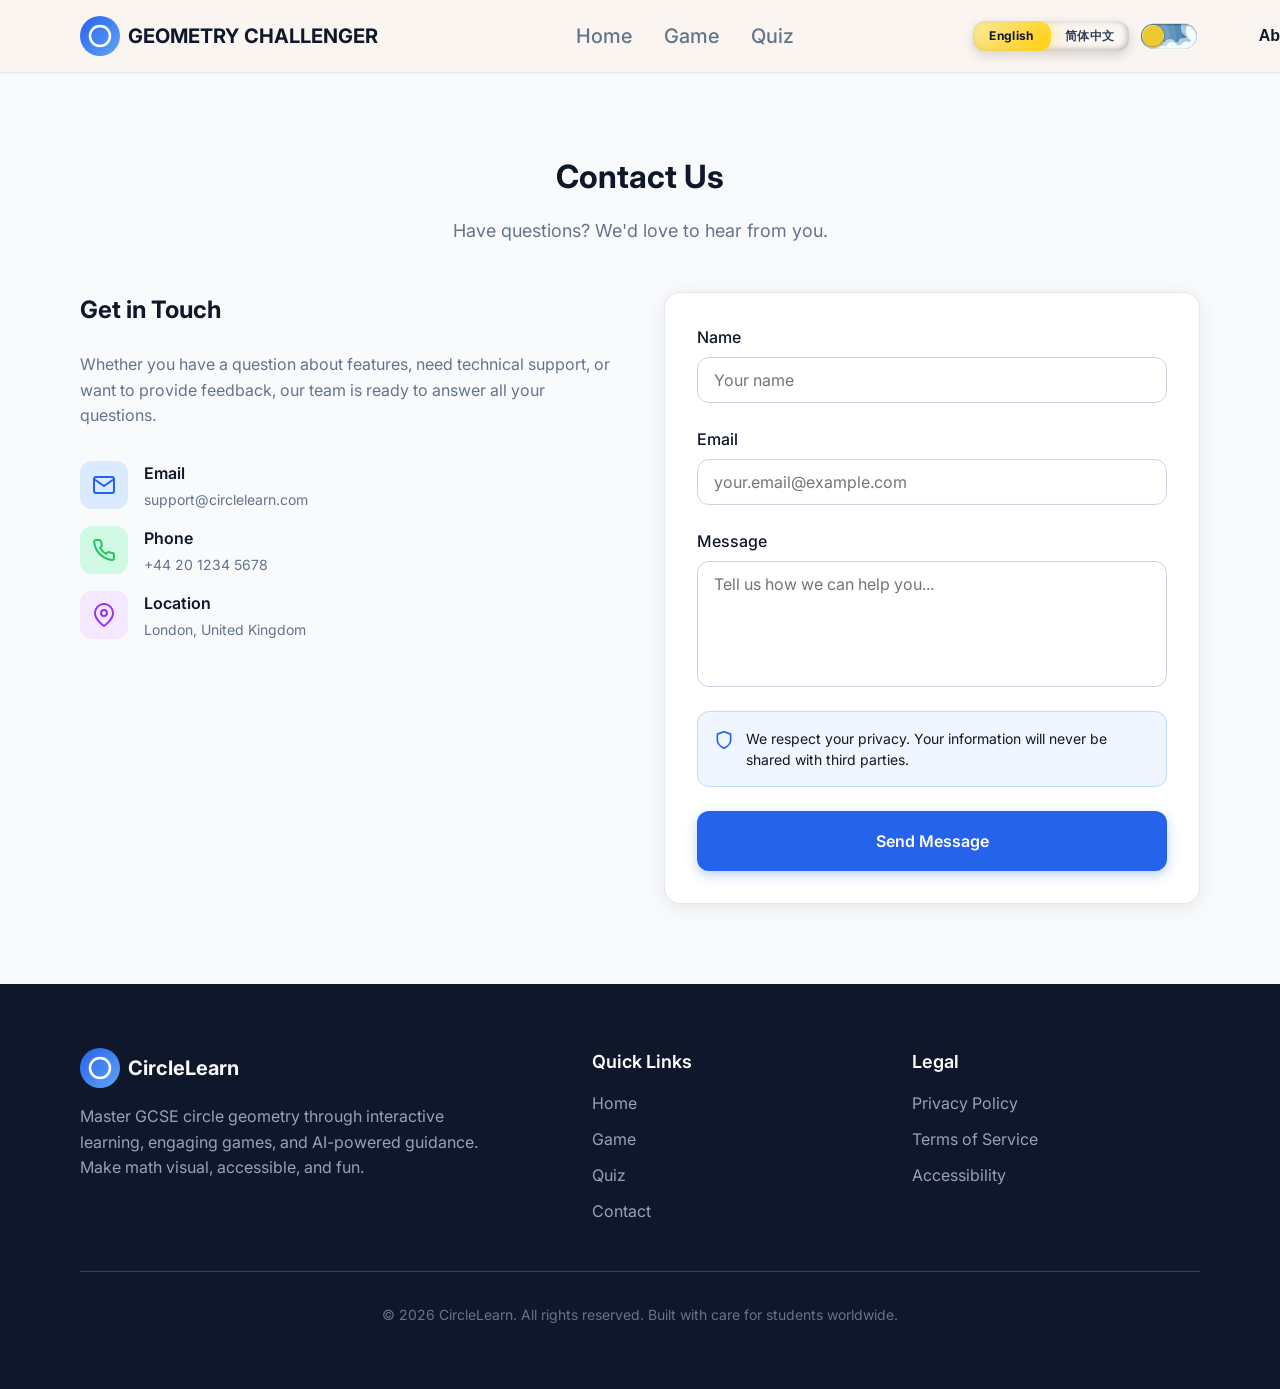
==== contact/contact.html @ f6340f2b "Merge branch 'main' into v.2.c" ====
<!DOCTYPE html>
<html lang="en">
<head>
    <meta charset="UTF-8">
    <meta name="viewport" content="width=device-width, initial-scale=1.0">
    <title>Contact - CircleLearn</title>
    <link href="https://fonts.googleapis.com/css2?family=Inter:wght@400;500;600;700;800&display=swap" rel="stylesheet">
    <link rel="stylesheet" href="../css/reset.css">
    <link rel="stylesheet" href="../css/variables.css">
    <link rel="stylesheet" href="../css/base.css">
    <link rel="stylesheet" href="../css/layout.css">
    <link rel="stylesheet" href="../css/components/buttons.css">
    <link rel="stylesheet" href="../css/components/forms.css">
    <link rel="stylesheet" href="../css/pages/contact.css">
</head>
<body>
    <header class="header">
        <div class="container">
            <nav class="nav">
                <a href="../index.html#home" class="logo" aria-label="CircleLearn Home">
                    <div class="logo-icon">
                        <svg width="24" height="24" viewBox="0 0 24 24" fill="none" stroke="currentColor" stroke-width="2.5">
                            <circle cx="12" cy="12" r="10"/>
                        </svg>
                    </div>
                    <span class="logo-text">GEOMETRY CHALLENGER</span>
                </a>

                <div class="nav-links">
                    <a href="../index.html#home" class="nav-link" data-i18n="nav.home">Home</a>
                    
                    <a href="../game/game.html" class="nav-link" data-i18n="nav.game">Game</a>
                    <a href="../quiz/quiz.html" class="nav-link" data-i18n="nav.quiz">Quiz</a>
                    
                </div>

                <div class="nav-actions nav-settings-inline">
                    <div class="glass-radio-group">
                        <input type="radio" name="langPlan" id="glass-lang-en" checked="" />
                        <label for="glass-lang-en">English</label>

                        <input type="radio" name="langPlan" id="glass-lang-zh" />
                        <label for="glass-lang-zh">简体中文</label>

                        <div class="glass-glider"></div>
                    </div>

                    <label class="theme-switch">
                        <input type="checkbox" class="theme-switch__checkbox">
                        <div class="theme-switch__container">
                        <div class="theme-switch__clouds"></div>
                        <div class="theme-switch__stars-container">
                            <svg xmlns="http://www.w3.org/2000/svg" viewBox="0 0 144 55" fill="none">
                            <path fill-rule="evenodd" clip-rule="evenodd" d="M135.831 3.00688C135.055 3.85027 134.111 4.29946 133 4.35447C134.111 4.40947 135.055 4.85867 135.831 5.71123C136.607 6.55462 136.996 7.56303 136.996 8.72727C136.996 7.95722 137.172 7.25134 137.525 6.59129C137.886 5.93124 138.372 5.39954 138.98 5.00535C139.598 4.60199 140.268 4.39114 141 4.35447C139.88 4.2903 138.936 3.85027 138.16 3.00688C137.384 2.16348 136.996 1.16425 136.996 0C136.996 1.16425 136.607 2.16348 135.831 3.00688ZM31 23.3545C32.1114 23.2995 33.0551 22.8503 33.8313 22.0069C34.6075 21.1635 34.9956 20.1642 34.9956 19C34.9956 20.1642 35.3837 21.1635 36.1599 22.0069C36.9361 22.8503 37.8798 23.2903 39 23.3545C38.2679 23.3911 37.5976 23.602 36.9802 24.0053C36.3716 24.3995 35.8864 24.9312 35.5248 25.5913C35.172 26.2513 34.9956 26.9572 34.9956 27.7273C34.9956 26.563 34.6075 25.5546 33.8313 24.7112C33.0551 23.8587 32.1114 23.4095 31 23.3545ZM0 36.3545C1.11136 36.2995 2.05513 35.8503 2.83131 35.0069C3.6075 34.1635 3.99559 33.1642 3.99559 32C3.99559 33.1642 4.38368 34.1635 5.15987 35.0069C5.93605 35.8503 6.87982 36.2903 8 36.3545C7.26792 36.3911 6.59757 36.602 5.98015 37.0053C5.37155 37.3995 4.88644 37.9312 4.52481 38.5913C4.172 39.2513 3.99559 39.9572 3.99559 40.7273C3.99559 39.563 3.6075 38.5546 2.83131 37.7112C2.05513 36.8587 1.11136 36.4095 0 36.3545ZM56.8313 24.0069C56.0551 24.8503 55.1114 25.2995 54 25.3545C55.1114 25.4095 56.0551 25.8587 56.8313 26.7112C57.6075 27.5546 57.9956 28.563 57.9956 29.7273C57.9956 28.9572 58.172 28.2513 58.5248 27.5913C58.8864 26.9312 59.3716 26.3995 59.9802 26.0053C60.5976 25.602 61.2679 25.3911 62 25.3545C60.8798 25.2903 59.9361 24.8503 59.1599 24.0069C58.3837 23.1635 57.9956 22.1642 57.9956 21C57.9956 22.1642 57.6075 23.1635 56.8313 24.0069ZM81 25.3545C82.1114 25.2995 83.0551 24.8503 83.8313 24.0069C84.6075 23.1635 84.9956 22.1642 84.9956 21C84.9956 22.1642 85.3837 23.1635 86.1599 24.0069C86.9361 24.8503 87.8798 25.2903 89 25.3545C88.2679 25.3911 87.5976 25.602 86.9802 26.0053C86.3716 26.3995 85.8864 26.9312 85.5248 27.5913C85.172 28.2513 84.9956 28.9572 84.9956 29.7273C84.9956 28.563 84.6075 27.5546 83.8313 26.7112C83.0551 25.8587 82.1114 25.4095 81 25.3545ZM136 36.3545C137.111 36.2995 138.055 35.8503 138.831 35.0069C139.607 34.1635 139.996 33.1642 139.996 32C139.996 33.1642 140.384 34.1635 141.16 35.0069C141.936 35.8503 142.88 36.2903 144 36.3545C143.268 36.3911 142.598 36.602 141.98 37.0053C141.372 37.3995 140.886 37.9312 140.525 38.5913C140.172 39.2513 139.996 39.9572 139.996 40.7273C139.996 39.563 139.607 38.5546 138.831 37.7112C138.055 36.8587 137.111 36.4095 136 36.3545ZM101.831 49.0069C101.055 49.8503 100.111 50.2995 99 50.3545C100.111 50.4095 101.055 50.8587 101.831 51.7112C102.607 52.5546 102.996 53.563 102.996 54.7273C102.996 53.9572 103.172 53.2513 103.525 52.5913C103.886 51.9312 104.372 51.3995 104.98 51.0053C105.598 50.602 106.268 50.3911 107 50.3545C105.88 50.2903 104.936 49.8503 104.16 49.0069C103.384 48.1635 102.996 47.1642 102.996 46C102.996 47.1642 102.607 48.1635 101.831 49.0069Z" fill="currentColor"></path>
                            </svg>
                        </div>
                        <div class="theme-switch__circle-container">
                            <div class="theme-switch__sun-moon-container">
                            <div class="theme-switch__moon">
                                <div class="theme-switch__spot"></div>
                                <div class="theme-switch__spot"></div>
                                <div class="theme-switch__spot"></div>
                            </div>
                            </div>
                        </div>
                        </div>
                    </label>
                    <div class="select nav-contact-select" id="navContactSelect">
                        <button
                            type="button"
                            class="selected"
                            id="navContactSelectToggle"
                            aria-haspopup="true"
                            aria-expanded="false"
                            aria-controls="navContactSelectOptions"
                        >
                            <span data-i18n="settings.about">About</span>
                            <svg
                                xmlns="http://www.w3.org/2000/svg"
                                height="1em"
                                viewBox="0 0 512 512"
                                class="arrow"
                                aria-hidden="true"
                            >
                                <path
                                    d="M233.4 406.6c12.5 12.5 32.8 12.5 45.3 0l192-192c12.5-12.5 12.5-32.8 0-45.3s-32.8-12.5-45.3 0L256 338.7 86.6 169.4c-12.5-12.5-32.8-12.5-45.3 0s-12.5 32.8 0 45.3l192 192z"
                                ></path>
                            </svg>
                        </button>
                        <div class="options" id="navContactSelectOptions">
                            <a href="contact.html" class="option" data-i18n="settings.contact">Contact Us</a>
                            <a href="../index.html#support-us" class="option option-support" data-i18n="settings.support">Support Us</a>
                        </div>
                    </div>
                </div>
            </nav>
        </div>
    </header>

    <section class="contact-section" id="contact">
        <div class="container">
            <div class="section-header">
                <h2 class="section-title" data-i18n="contact.title">Contact Us</h2>
                <p class="section-subtitle" data-i18n="contact.subtitle">Have questions? We'd love to hear from you.</p>
            </div>

            <div class="contact-grid">
                <div class="contact-info">
                    <h3 class="contact-info-title" data-i18n="contact.info.title">Get in Touch</h3>
                    <p class="contact-info-text" data-i18n="contact.info.text">
                        Whether you have a question about features, need technical support, or want to provide feedback, our team is ready to answer all your questions.
                    </p>

                    <div class="contact-items">
                        <div class="contact-item">
                            <div class="contact-item-icon contact-item-icon-blue">
                                <svg width="24" height="24" viewBox="0 0 24 24" fill="none" stroke="currentColor" stroke-width="2">
                                    <path d="M4 4h16c1.1 0 2 .9 2 2v12c0 1.1-.9 2-2 2H4c-1.1 0-2-.9-2-2V6c0-1.1.9-2 2-2z"/>
                                    <polyline points="22,6 12,13 2,6"/>
                                </svg>
                            </div>
                            <div class="contact-item-content">
                                <h4 class="contact-item-title">Email</h4>
                                <p class="contact-item-text">support@circlelearn.com</p>
                            </div>
                        </div>

                        <div class="contact-item">
                            <div class="contact-item-icon contact-item-icon-green">
                                <svg width="24" height="24" viewBox="0 0 24 24" fill="none" stroke="currentColor" stroke-width="2">
                                    <path d="M22 16.92v3a2 2 0 0 1-2.18 2 19.79 19.79 0 0 1-8.63-3.07 19.5 19.5 0 0 1-6-6 19.79 19.79 0 0 1-3.07-8.67A2 2 0 0 1 4.11 2h3a2 2 0 0 1 2 1.72 12.84 12.84 0 0 0 .7 2.81 2 2 0 0 1-.45 2.11L8.09 9.91a16 16 0 0 0 6 6l1.27-1.27a2 2 0 0 1 2.11-.45 12.84 12.84 0 0 0 2.81.7A2 2 0 0 1 22 16.92z"/>
                                </svg>
                            </div>
                            <div class="contact-item-content">
                                <h4 class="contact-item-title">Phone</h4>
                                <p class="contact-item-text">+44 20 1234 5678</p>
                            </div>
                        </div>

                        <div class="contact-item">
                            <div class="contact-item-icon contact-item-icon-purple">
                                <svg width="24" height="24" viewBox="0 0 24 24" fill="none" stroke="currentColor" stroke-width="2">
                                    <path d="M21 10c0 7-9 13-9 13s-9-6-9-13a9 9 0 0 1 18 0z"/>
                                    <circle cx="12" cy="10" r="3"/>
                                </svg>
                            </div>
                            <div class="contact-item-content">
                                <h4 class="contact-item-title">Location</h4>
                                <p class="contact-item-text">London, United Kingdom</p>
                            </div>
                        </div>
                    </div>
                </div>

                <div class="contact-form-container">
                    <form class="contact-form">
                        <div class="form-group">
                            <label for="name" class="form-label" data-i18n="contact.form.name">Name</label>
                            <input type="text" id="name" name="name" class="form-input" data-i18n-placeholder="contact.form.placeholder.name" placeholder="Your name" autocomplete="name">
                        </div>

                        <div class="form-group">
                            <label for="email" class="form-label" data-i18n="contact.form.email">Email</label>
                            <input type="email" id="email" name="email" class="form-input" data-i18n-placeholder="contact.form.placeholder.email" placeholder="your.email@example.com" autocomplete="email">
                        </div>

                        <div class="form-group">
                            <label for="message" class="form-label" data-i18n="contact.form.message">Message</label>
                            <textarea id="message" name="message" class="form-textarea" rows="5" data-i18n-placeholder="contact.form.placeholder.message" placeholder="Tell us how we can help you..."></textarea>
                        </div>

                        <div class="privacy-notice">
                            <svg width="20" height="20" viewBox="0 0 24 24" fill="none" stroke="currentColor" stroke-width="2">
                                <path d="M12 22s8-4 8-10V5l-8-3-8 3v7c0 6 8 10 8 10z"/>
                            </svg>
                            <p data-i18n="contact.privacy">We respect your privacy. Your information will never be shared with third parties.</p>
                        </div>

                        <button type="submit" class="btn btn-primary-full" data-i18n="contact.send">Send Message</button>
                    </form>
                </div>
            </div>
        </div>
    </section>

    <footer class="footer">
        <div class="container">
            <div class="footer-grid">
                <div class="footer-brand">
                    <a href="../index.html#home" class="logo">
                        <div class="logo-icon">
                            <svg width="24" height="24" viewBox="0 0 24 24" fill="none" stroke="currentColor" stroke-width="2.5">
                                <circle cx="12" cy="12" r="10"/>
                            </svg>
                        </div>
                        <span class="logo-text">CircleLearn</span>
                    </a>
                    <p class="footer-description">
                        Master GCSE circle geometry through interactive learning, engaging games, and AI-powered guidance. Make math visual, accessible, and fun.
                    </p>
                </div>

                <div class="footer-links-section">
                    <h4 class="footer-links-title" data-i18n="footer.quickLinks">Quick Links</h4>
                    <ul class="footer-links">
                        <li><a href="../index.html#home">Home</a></li>
                        <li><a href="../game/game.html">Game</a></li>
                        <li><a href="../quiz/quiz.html">Quiz</a></li>
                        <li><a href="contact.html" data-i18n="footer.contact">Contact</a></li>
                    </ul>
                </div>

                <div class="footer-links-section">
                    <h4 class="footer-links-title" data-i18n="footer.legal">Legal</h4>
                    <ul class="footer-links">
                        <li><a href="../index.html#privacy" data-i18n="footer.privacy">Privacy Policy</a></li>
                        <li><a href="../index.html#terms" data-i18n="footer.terms">Terms of Service</a></li>
                        <li><a href="../index.html#accessibility" data-i18n="footer.accessibility">Accessibility</a></li>
                    </ul>
                </div>
            </div>

            <div class="footer-bottom">
                <p class="footer-copyright" data-i18n="footer.copy">
                    © 2026 CircleLearn. All rights reserved. Built with care for students worldwide.
                </p>
            </div>
        </div>
    </footer>

    <script src="../js/data/site-i18n.js"></script>
    <script src="../js/utils.js"></script>
    <script src="../js/main.js"></script>
    <script src="../js/pages/contact.js"></script>
</body>
</html>
---- css/variables.css ----
/* 全局变量：颜色、灰阶等 */
:root {
    --primary: #2563EB;
    --secondary: #22C55E;
    --accent-warm: #D97706;
    --accent-warm-2: #EA580C;
    --accent-warm-soft: #FDE3A7;
    --accent-warm-deep: #7C2D12;
    --background: #F8FAFC;
    --text: #0F172A;
    --text-muted: #64748B;
    --gray-50: #F8FAFC;
    --gray-100: #F1F5F9;
    --gray-200: #E2E8F0;
    --gray-300: #CBD5E1;
    --gray-600: #475569;
    --gray-700: #334155;
    --gray-800: #1E293B;
    --gray-900: #0F172A;
    --base-font-size: 16px;
    --h1-size: 2.5rem;
    --h2-size: 2rem;
    --h3-size: 1.5rem;
    --p-size: 1rem;
    --small-size: 0.875rem;
}

body.font-small {
    --base-font-size: 14px;
}

body.font-large {
    --base-font-size: 20px;
}

html {
    font-size: var(--base-font-size);
}

body.dark-mode {
    --background: #0F172A;
    --text: #F8FAFC;
    --text-muted: #94A3B8;
    --gray-50: #1E293B;
    --gray-100: #334155;
    --gray-200: #475569;
    --gray-800: #F1F5F9;
    --gray-900: #F8FAFC;
}
---- css/base.css ----
/* 基础样式：body、容器 */
body {
    font-family: 'Inter', -apple-system, BlinkMacSystemFont, 'Segoe UI', sans-serif;
    font-size: var(--base-font-size);
    line-height: 1.5;
    color: var(--text);
    background-color: var(--background);
    transition: background-color 0.3s ease, color 0.3s ease;
}

.container {
    max-width: 1440px;
    margin: 0 auto;
    padding: 0 80px;
}
---- css/layout.css ----
/* 页面骨架：header、footer、通用区块标题 */
.header {
    position: sticky;
    top: 0;
    z-index: 50;
    background-color: #FAF5F0;
    border-bottom: 1px solid var(--gray-200);
    box-shadow: 0 1px 3px rgba(0, 0, 0, 0.05);
    transition: background-color 0.3s ease;
}

body.dark-mode .header {
    background-color: #0F2A17;
    border-bottom-color: #1E3A27;
}

.nav {
    height: 72px;
    display: flex;
    align-items: center;
    justify-content: space-between;
}

.logo {
    display: flex;
    align-items: center;
    gap: 8px;
    text-decoration: none;
    color: inherit;
}

.logo-icon {
    width: 40px;
    height: 40px;
    border-radius: 50%;
    background: linear-gradient(135deg, #2563EB, #60A5FA);
    display: flex;
    align-items: center;
    justify-content: center;
    color: white;
}

.logo-text {
    font-weight: 700;
    font-size: 1.25rem;
    color: var(--text);
}

.nav-links {
    position: relative;
    left: 50px;
    display: flex;
    gap: 32px;
    font-size: 1.25rem;
    
}

.nav-link {
    color: var(--text-muted);
    text-decoration: none;
    font-weight: 500;
    transition: color 0.3s ease;
}

.nav-link:hover,
.nav-link.active {
    color: var(--primary);
}

.nav-actions {
    display: flex;
    gap: 12px;
    align-items: center;
    position: relative;
    transform: translateX(80px);
}

.settings-dropdown {
    position: relative;
}

.settings-menu {
    position: absolute;
    top: calc(100% + 10px);
    right: 0;
    min-width: 220px;
    background-color: white;
    border: 1px solid var(--gray-200);
    border-radius: 12px;
    box-shadow: 0 12px 28px rgba(0, 0, 0, 0.12);
    padding: 8px;
    display: none;
    z-index: 80;
}

body.dark-mode .settings-menu {
    background-color: var(--gray-900);
    border-color: var(--gray-700);
    box-shadow: 0 12px 28px rgba(0, 0, 0, 0.35);
}

.settings-dropdown.is-open .settings-menu {
    display: block;
}

.settings-item {
    width: 100%;
    border: none;
    background: transparent;
    color: var(--text);
    display: flex;
    justify-content: space-between;
    align-items: center;
    gap: 12px;
    padding: 10px 12px;
    border-radius: 8px;
    cursor: pointer;
    font-size: 0.875rem;
    text-decoration: none;
}

.settings-item:hover {
    background-color: var(--gray-100);
}

body.dark-mode .font-controls button {
    background: var(--gray-800);
    border-color: var(--gray-600);
    color: var(--text);
}

.font-controls button {
    width: 32px;
    height: 32px;
    border: 1px solid var(--gray-200);
    border-radius: 6px;
    background: var(--gray-50);
    color: var(--text);
    font-size: 0.875rem;
    cursor: pointer;
    display: flex;
    align-items: center;
    justify-content: center;
    transition: all 0.2s ease;
}

body.dark-mode .font-controls button {
    background: var(--gray-800);
    border-color: var(--gray-600);
    color: var(--text);
}

.font-controls button:hover {
    border-color: var(--primary);
    color: var(--primary);
}

.font-controls button.active {
    background: var(--primary);
    border-color: var(--primary);
    color: white;
}

body.dark-mode .settings-item:hover {
    background-color: var(--gray-800);
}

.font-controls {
    display: flex;
    gap: 4px;
}

.settings-link {
    display: flex;
    position: relative;
    transform: translateX(50px);
}

.settings-value {
    color: var(--text-muted);
    font-weight: 600;
}

/* 首页导航：设置项直出（中英 / 护眼 / 联系我们） */
.nav-settings-inline .settings-item {
    width: auto;
    padding: 8px 12px;
    border: 1px solid var(--gray-200);
    border-radius: 999px;
    font-size: 13px;
    background: #fff;
    color: var(--text);
}

.nav-settings-inline .settings-item:hover {
    border-color: var(--primary);
    background: var(--gray-100);
}

.nav-settings-inline .settings-link {
    justify-content: center;
}

body.dark-mode .nav-settings-inline .settings-item {
    background: var(--gray-800);
    border-color: var(--gray-700);
}

body.dark-mode .nav-settings-inline .settings-item:hover {
    border-color: #60A5FA;
    background: var(--gray-700);
}

/* 全站导航控件：护眼开关（From Uiverse.io by Galahhad） */
.theme-switch {
    --toggle-size: 10px;
    --container-width: 5.625em;
    --container-height: 2.5em;
    --container-radius: 6.25em;
    --container-light-bg: #3D7EAE;
    --container-night-bg: #1D1F2C;
    --circle-container-diameter: 3.375em;
    --sun-moon-diameter: 2.125em;
    --sun-bg: #ECCA2F;
    --moon-bg: #C4C9D1;
    --spot-color: #959DB1;
    --circle-container-offset: calc((var(--circle-container-diameter) - var(--container-height)) / 2 * -1);
    --stars-color: #fff;
    --clouds-color: #F3FDFF;
    --back-clouds-color: #AACADF;
    --transition: .5s cubic-bezier(0, -0.02, 0.4, 1.25);
    --circle-transition: .3s cubic-bezier(0, -0.02, 0.35, 1.17);
}

.theme-switch, .theme-switch *, .theme-switch *::before, .theme-switch *::after {
    box-sizing: border-box;
    margin: 0;
    padding: 0;
    font-size: var(--toggle-size);
}

.theme-switch__container {
    width: var(--container-width);
    height: var(--container-height);
    background-color: var(--container-light-bg);
    border-radius: var(--container-radius);
    overflow: hidden;
    cursor: pointer;
    box-shadow: 0em -0.062em 0.062em rgba(0, 0, 0, 0.25), 0em 0.062em 0.125em rgba(255, 255, 255, 0.94);
    transition: var(--transition);
    position: relative;
}

.theme-switch__container::before {
    content: "";
    position: absolute;
    z-index: 1;
    inset: 0;
    box-shadow: 0em 0.05em 0.187em rgba(0, 0, 0, 0.25) inset, 0em 0.05em 0.187em rgba(0, 0, 0, 0.25) inset;
    border-radius: var(--container-radius);
}

.theme-switch__checkbox {
    display: none;
}

.theme-switch__circle-container {
    width: var(--circle-container-diameter);
    height: var(--circle-container-diameter);
    background-color: rgba(255, 255, 255, 0.1);
    position: absolute;
    left: var(--circle-container-offset);
    top: var(--circle-container-offset);
    border-radius: var(--container-radius);
    box-shadow: inset 0 0 0 3.375em rgba(255, 255, 255, 0.1), inset 0 0 0 3.375em rgba(255, 255, 255, 0.1), 0 0 0 0.625em rgba(255, 255, 255, 0.1), 0 0 0 1.25em rgba(255, 255, 255, 0.1);
    display: flex;
    transition: var(--circle-transition);
    pointer-events: none;
}

.theme-switch__sun-moon-container {
    pointer-events: auto;
    position: relative;
    z-index: 2;
    width: var(--sun-moon-diameter);
    height: var(--sun-moon-diameter);
    margin: auto;
    border-radius: var(--container-radius);
    background-color: var(--sun-bg);
    box-shadow: 0.062em 0.062em 0.062em 0em rgba(254, 255, 239, 0.61) inset, 0em -0.062em 0.062em 0em #a1872a inset;
    filter: drop-shadow(0.062em 0.125em 0.125em rgba(0, 0, 0, 0.25)) drop-shadow(0em 0.062em 0.125em rgba(0, 0, 0, 0.25));
    overflow: hidden;
    transition: var(--transition);
}

.theme-switch__moon {
    transform: translateX(100%);
    width: 100%;
    height: 100%;
    background-color: var(--moon-bg);
    border-radius: inherit;
    box-shadow: 0.062em 0.062em 0.062em 0em rgba(254, 255, 239, 0.61) inset, 0em -0.062em 0.062em 0em #969696 inset;
    transition: var(--transition);
    position: relative;
}

.theme-switch__spot {
    position: absolute;
    top: 0.75em;
    left: 0.312em;
    width: 0.75em;
    height: 0.75em;
    border-radius: var(--container-radius);
    background-color: var(--spot-color);
    box-shadow: 0em 0.0312em 0.062em rgba(0, 0, 0, 0.25) inset;
}

.theme-switch__spot:nth-of-type(2) {
    width: 0.375em;
    height: 0.375em;
    top: 0.937em;
    left: 1.375em;
}

.theme-switch__spot:nth-last-of-type(3) {
    width: 0.25em;
    height: 0.25em;
    top: 0.312em;
    left: 0.812em;
}

.theme-switch__clouds {
    width: 1.25em;
    height: 1.25em;
    background-color: var(--clouds-color);
    border-radius: var(--container-radius);
    position: absolute;
    bottom: -0.625em;
    left: 0.312em;
    box-shadow: 0.937em 0.312em var(--clouds-color), -0.312em -0.312em var(--back-clouds-color), 1.437em 0.375em var(--clouds-color), 0.5em -0.125em var(--back-clouds-color), 2.187em 0 var(--clouds-color), 1.25em -0.062em var(--back-clouds-color), 2.937em 0.312em var(--clouds-color), 2em -0.312em var(--back-clouds-color), 3.625em -0.062em var(--clouds-color), 2.625em 0em var(--back-clouds-color), 4.5em -0.312em var(--clouds-color), 3.375em -0.437em var(--back-clouds-color), 4.625em -1.75em 0 0.437em var(--clouds-color), 4em -0.625em var(--back-clouds-color), 4.125em -2.125em 0 0.437em var(--back-clouds-color);
    transition: 0.5s cubic-bezier(0, -0.02, 0.4, 1.25);
}

.theme-switch__stars-container {
    position: absolute;
    color: var(--stars-color);
    top: -100%;
    left: 0.312em;
    width: 2.75em;
    height: auto;
    transition: var(--transition);
}

.theme-switch__checkbox:checked + .theme-switch__container {
    background-color: var(--container-night-bg);
}

.theme-switch__checkbox:checked + .theme-switch__container .theme-switch__circle-container {
    left: calc(100% - var(--circle-container-offset) - var(--circle-container-diameter));
}

.theme-switch__checkbox:checked + .theme-switch__container .theme-switch__circle-container:hover {
    left: calc(100% - var(--circle-container-offset) - var(--circle-container-diameter) - 0.187em);
}

.theme-switch__circle-container:hover {
    left: calc(var(--circle-container-offset) + 0.187em);
}

.theme-switch__checkbox:checked + .theme-switch__container .theme-switch__moon {
    transform: translate(0);
}

.theme-switch__checkbox:checked + .theme-switch__container .theme-switch__clouds {
    bottom: -4.062em;
}

.theme-switch__checkbox:checked + .theme-switch__container .theme-switch__stars-container {
    top: 50%;
    transform: translateY(-50%);
}

/* 全站导航控件：中英文玻璃切换 */
.glass-radio-group {
    --bg: rgba(255, 255, 255, 0.06);
    --text: #334155;
    display: flex;
    position: relative;
    background: var(--bg);
    border-radius: 0.75rem;
    backdrop-filter: blur(12px);
    box-shadow: inset 1px 1px 4px rgba(255, 255, 255, 0.2), inset -1px -1px 6px rgba(0, 0, 0, 0.3), 0 4px 12px rgba(0, 0, 0, 0.15);
    overflow: hidden;
    width: fit-content;
}

.glass-radio-group input {
    display: none;
}

.glass-radio-group label {
    flex: 1;
    display: flex;
    align-items: center;
    justify-content: center;
    min-width: 78px;
    font-size: 12px;
    padding: 0.38rem 0.65rem;
    cursor: pointer;
    font-weight: 700;
    letter-spacing: 0.3px;
    color: var(--text);
    position: relative;
    z-index: 2;
    transition: color 0.3s ease-in-out;
}

.glass-radio-group label:hover {
    color: #0f172a;
}

.glass-radio-group input:checked + label {
    color: #0f172a;
}

.glass-glider {
    position: absolute;
    top: 0;
    bottom: 0;
    width: calc(100% / 2);
    border-radius: 0.75rem;
    z-index: 1;
    transition: transform 0.5s cubic-bezier(0.37, 1.95, 0.66, 0.56), background 0.4s ease-in-out, box-shadow 0.4s ease-in-out;
}

#glass-lang-en:checked ~ .glass-glider {
    transform: translateX(0%);
    background: linear-gradient(135deg, #ffd70055, #ffcc00);
    box-shadow: 0 0 18px rgba(255, 215, 0, 0.5), 0 0 10px rgba(255, 235, 150, 0.4) inset;
}

#glass-lang-zh:checked ~ .glass-glider {
    transform: translateX(100%);
    background: linear-gradient(135deg, #d0e7ff55, #a0d8ff);
    box-shadow: 0 0 18px rgba(160, 216, 255, 0.5), 0 0 10px rgba(200, 240, 255, 0.4) inset;
}

body.dark-mode .glass-radio-group {
    --text: #cbd5e1;
}

body.dark-mode .glass-radio-group label:hover,
body.dark-mode .glass-radio-group input:checked + label {
    color: #ffffff;
}

/* 导航 About 下拉菜单（点击触发） */
.select {
    width: fit-content;
    cursor: pointer;
    position: relative;
    transition: 300ms;
    overflow: visible;
}

.select .selected {
    background-color: transparent;
    color: var(--text);
    padding: 4px 0;
    border-radius: 0;
    position: relative;
    z-index: 120;
    font-size: 16px;
    font-weight: 600;
    display: flex;
    align-items: center;
    justify-content: space-between;
    gap: 8px;
    border: none;
    min-width: auto;
    cursor: pointer;
    transition: color 0.25s ease, opacity 0.25s ease;
}

.select .selected:hover {
    color: var(--primary);
}

.select .arrow {
    height: 12px;
    transform: rotate(-90deg);
    width: 17px;
    fill: currentColor;
    transition: 300ms;
    opacity: 0.75;
}

.select .options {
    display: flex;
    flex-direction: column;
    border-radius: 12px;
    padding: 6px;
    background-color: #fff;
    border: 1px solid var(--gray-200);
    box-shadow: 0 12px 24px rgba(15, 23, 42, 0.14);
    position: absolute;
    top: calc(100% + 4px);
    right: 0;
    opacity: 0;
    transform: translateY(-5px) translateX(70px);
    transition: opacity 0.25s ease, transform 0.25s ease;
    pointer-events: none;
    z-index: 120;
}

.select.is-open > .options {
    opacity: 1;
    transform: translateY(10px) translateX(70px);
    pointer-events: auto;
}

.select.is-open > .selected .arrow {
    transform: rotate(0deg) translateX(50px);
}

.select .option {
    border-radius: 8px;
    padding: 8px 10px;
    transition: background-color 0.25s ease, color 0.25s ease;
    background-color: transparent;
    width: 148px;
    font-size: 13px;
    color: var(--text);
    text-decoration: none;
    display: block;
    border: none;
    text-align: left;
    cursor: pointer;
    font-weight: 500;
}

.select .option:hover {
    background-color: var(--gray-100);
    color: var(--primary);
}

.nav-contact-select .selected span {
    white-space: nowrap;
    position: relative;
    transform: translateX(50px);
}
.nav-contact-select .arrow {
    transform: translateX(50px) rotate(-90deg);
}

body.dark-mode .select .selected {
    color: #e2e8f0;
}

body.dark-mode .select .selected:hover {
    color: #93c5fd;
}

body.dark-mode .select .options {
    background: var(--gray-900);
    border-color: var(--gray-700);
    box-shadow: 0 16px 32px rgba(0, 0, 0, 0.35);
}

body.dark-mode .select .option {
    color: #e2e8f0;
}

body.dark-mode .select .option:hover {
    background: var(--gray-800);
    color: #93c5fd;
}

.section-header {
    text-align: center;
    margin-bottom: 48px;
}

.section-title {
    font-size: 2rem;
    font-weight: 700;
    color: var(--text);
    margin-bottom: 16px;
}

.section-subtitle {
    font-size: 1.125rem;
    color: var(--text-muted);
}

/* Footer */
.footer {
    background-color: var(--gray-900);
    color: white;
    padding: 64px 0;
}

body.dark-mode .footer {
    background-color: black;
}

.footer-grid {
    display: grid;
    grid-template-columns: 5fr 3fr 3fr;
    gap: 32px;
    margin-bottom: 48px;
}

.footer-brand .logo {
    margin-bottom: 16px;
}

.footer .logo-text {
    color: #F8FAFC;
}

.footer-description {
    color: #94A3B8;
    line-height: 1.6;
    max-width: 400px;
}

.footer-links-title {
    font-size: 18px;
    font-weight: 600;
    margin-bottom: 16px;
}

.footer-links {
    list-style: none;
    display: flex;
    flex-direction: column;
    gap: 12px;
}

.footer-links a {
    color: #94A3B8;
    text-decoration: none;
    transition: color 0.3s ease;
}

.footer-links a:hover {
    color: white;
}

.footer-bottom {
    padding-top: 32px;
    border-top: 1px solid #334155;
    text-align: center;
}

.footer-copyright {
    color: #64748B;
    font-size: 14px;
}

/* 子页面通用顶栏下方留白 */
.page-subhero {
    padding: 80px 0 48px;
    background: linear-gradient(135deg, #EFF6FF 0%, #E0E7FF 100%);
    transition: background 0.3s ease;
}

body.dark-mode .page-subhero {
    background: linear-gradient(135deg, #0F172A 0%, #1E293B 100%);
}

.page-subhero-title {
    font-size: 40px;
    font-weight: 700;
    color: var(--text);
    margin-bottom: 12px;
}

.page-subhero-lead {
    font-size: 18px;
    color: var(--text-muted);
    max-width: 640px;
}

.page-content {
    padding: 48px 0 80px;
}

/* 响应式（全站） */
@media (max-width: 1024px) {
    .container {
        padding: 0 40px;
    }

    .hero-grid,
    .features-grid,
    .contact-grid {
        grid-template-columns: 1fr;
    }

    .theorem-grid {
        grid-template-columns: repeat(2, 1fr);
    }

    .usp-grid {
        grid-template-columns: 1fr;
    }

    .footer-grid {
        grid-template-columns: 1fr;
    }

    .premium-content-wrapper {
        flex-direction: column;
        text-align: center;
    }
}

@media (max-width: 768px) {
    .container {
        padding: 0 20px;
    }

    .nav-links {
        display: none;
    }

    .hero-title {
        font-size: 36px;
    }

    .theorem-grid {
        grid-template-columns: 1fr;
    }

    .section-title {
        font-size: 28px;
    }

    .page-subhero-title {
        font-size: 32px;
    }
}
---- css/components/buttons.css ----
/* 按钮组件 */
.btn-icon {
    width: 40px;
    height: 40px;
    border-radius: 50%;
    border: none;
    background: transparent;
    cursor: pointer;
    display: flex;
    align-items: center;
    justify-content: center;
    gap: 4px;
    color: var(--text);
    transition: background-color 0.3s ease;
}

.btn-icon:hover {
    background-color: var(--gray-100);
}

.btn {
    display: inline-flex;
    align-items: center;
    justify-content: center;
    gap: 8px;
    padding: 16px 32px;
    border-radius: 12px;
    font-size: 16px;
    font-weight: 600;
    border: none;
    cursor: pointer;
    transition: all 0.3s ease;
    text-decoration: none;
    font-family: inherit;
}

.btn-primary {
    background-color: var(--primary);
    color: white;
    box-shadow: 0 4px 12px rgba(37, 99, 235, 0.3);
}

.btn-primary:hover {
    background-color: #1D4ED8;
    box-shadow: 0 8px 20px rgba(37, 99, 235, 0.4);
    transform: translateY(-2px);
}

.btn-outline {
    background-color: transparent;
    color: var(--primary);
    border: 2px solid var(--primary);
}

.btn-outline:hover {
    background-color: #EFF6FF;
    transform: translateY(-2px);
}

body.dark-mode .btn-outline:hover {
    background-color: #1E3A8A;
}

.btn-primary-full,
.btn-success-full {
    width: 100%;
    padding: 20px 32px;
    border-radius: 12px;
    font-size: 16px;
    font-weight: 600;
    border: none;
    cursor: pointer;
    transition: all 0.3s ease;
    color: white;
    text-decoration: none;
    font-family: inherit;
    display: inline-flex;
    align-items: center;
    justify-content: center;
    gap: 8px;
    box-sizing: border-box;
}

.btn-primary-full {
    background-color: var(--primary);
    box-shadow: 0 4px 12px rgba(37, 99, 235, 0.3);
}

.btn-primary-full:hover {
    background-color: #1D4ED8;
    box-shadow: 0 6px 16px rgba(37, 99, 235, 0.4);
}

.btn-success-full {
    background-color: var(--secondary);
    box-shadow: 0 4px 12px rgba(34, 197, 94, 0.3);
}

.btn-success-full:hover {
    background-color: #16A34A;
    box-shadow: 0 6px 16px rgba(34, 197, 94, 0.4);
}

.btn-premium {
    display: inline-flex;
    align-items: center;
    gap: 8px;
    padding: 20px 32px;
    border-radius: 12px;
    background-color: white;
    color: var(--primary);
    font-size: 16px;
    font-weight: 700;
    border: none;
    cursor: pointer;
    box-shadow: 0 8px 24px rgba(0, 0, 0, 0.2);
    transition: all 0.3s ease;
}

.btn-premium:hover {
    background-color: var(--gray-100);
    transform: scale(1.05);
    box-shadow: 0 12px 32px rgba(0, 0, 0, 0.3);
}

.btn-send {
    width: 56px;
    height: 56px;
    border-radius: 12px;
    background-color: var(--primary);
    border: none;
    color: white;
    cursor: pointer;
    display: flex;
    align-items: center;
    justify-content: center;
    transition: all 0.3s ease;
    box-shadow: 0 4px 12px rgba(37, 99, 235, 0.3);
    flex-shrink: 0;
}

.btn-send:hover {
    background-color: #1D4ED8;
    transform: scale(1.05);
}
---- css/components/forms.css ----
/* 表单组件 */
.contact-form {
    display: flex;
    flex-direction: column;
    gap: 24px;
}

.form-group {
    display: flex;
    flex-direction: column;
    gap: 8px;
}

.form-label {
    font-weight: 500;
    color: var(--text);
}

.form-input,
.form-textarea {
    padding: 12px 16px;
    border-radius: 12px;
    border: 1px solid var(--gray-300);
    background-color: white;
    color: var(--text);
    font-size: 16px;
    font-family: inherit;
    transition: border-color 0.3s ease;
}

body.dark-mode .form-input,
body.dark-mode .form-textarea {
    background-color: var(--gray-800);
    border-color: var(--gray-600);
}

.form-input:focus,
.form-textarea:focus {
    outline: none;
    border-color: var(--primary);
}

.form-textarea {
    resize: none;
}

.privacy-notice {
    display: flex;
    align-items: flex-start;
    gap: 12px;
    padding: 16px;
    border-radius: 12px;
    background-color: #EFF6FF;
    border: 1px solid #BFDBFE;
    color: var(--text);
}

body.dark-mode .privacy-notice {
    background-color: #1E3A8A;
    border-color: #1E40AF;
}

.privacy-notice svg {
    color: var(--primary);
    flex-shrink: 0;
    margin-top: 2px;
}

.privacy-notice p {
    font-size: 14px;
    line-height: 1.5;
    margin: 0;
}
---- css/pages/contact.css ----
/* 联系页 */
.contact-section {
    padding: 80px 0;
    background-color: var(--gray-50);
}

body.dark-mode .contact-section {
    background-color: var(--gray-800);
}

.contact-grid {
    display: grid;
    grid-template-columns: 1fr 1fr;
    gap: 48px;
}

.contact-info-title {
    font-size: 1.5rem;
    font-weight: 700;
    color: var(--text);
    margin-bottom: 24px;
}

.contact-info-text {
    font-size: 1rem;
    color: var(--text-muted);
    line-height: 1.6;
    margin-bottom: 32px;
}

.contact-items {
    display: flex;
    flex-direction: column;
    gap: 16px;
}

.contact-item {
    display: flex;
    gap: 16px;
}

.contact-item-icon {
    width: 48px;
    height: 48px;
    border-radius: 12px;
    display: flex;
    align-items: center;
    justify-content: center;
    flex-shrink: 0;
}

.contact-item-icon-blue {
    background-color: #DBEAFE;
    color: var(--primary);
}

body.dark-mode .contact-item-icon-blue {
    background-color: #1E3A8A;
}

.contact-item-icon-green {
    background-color: #D1FAE5;
    color: var(--secondary);
}

body.dark-mode .contact-item-icon-green {
    background-color: #14532D;
}

.contact-item-icon-purple {
    background-color: #F3E8FF;
    color: #9333EA;
}

body.dark-mode .contact-item-icon-purple {
    background-color: #581C87;
}

.contact-item-title {
    font-size: 1rem;
    font-weight: 600;
    color: var(--text);
    margin-bottom: 4px;
}

.contact-item-text {
    font-size: 0.875rem;
    color: var(--text-muted);
}

.contact-form-container {
    background-color: white;
    border: 1px solid var(--gray-200);
    border-radius: 16px;
    padding: 32px;
    box-shadow: 0 4px 20px rgba(0, 0, 0, 0.08);
}

body.dark-mode .contact-form-container {
    background-color: var(--gray-900);
    border-color: var(--gray-700);
}
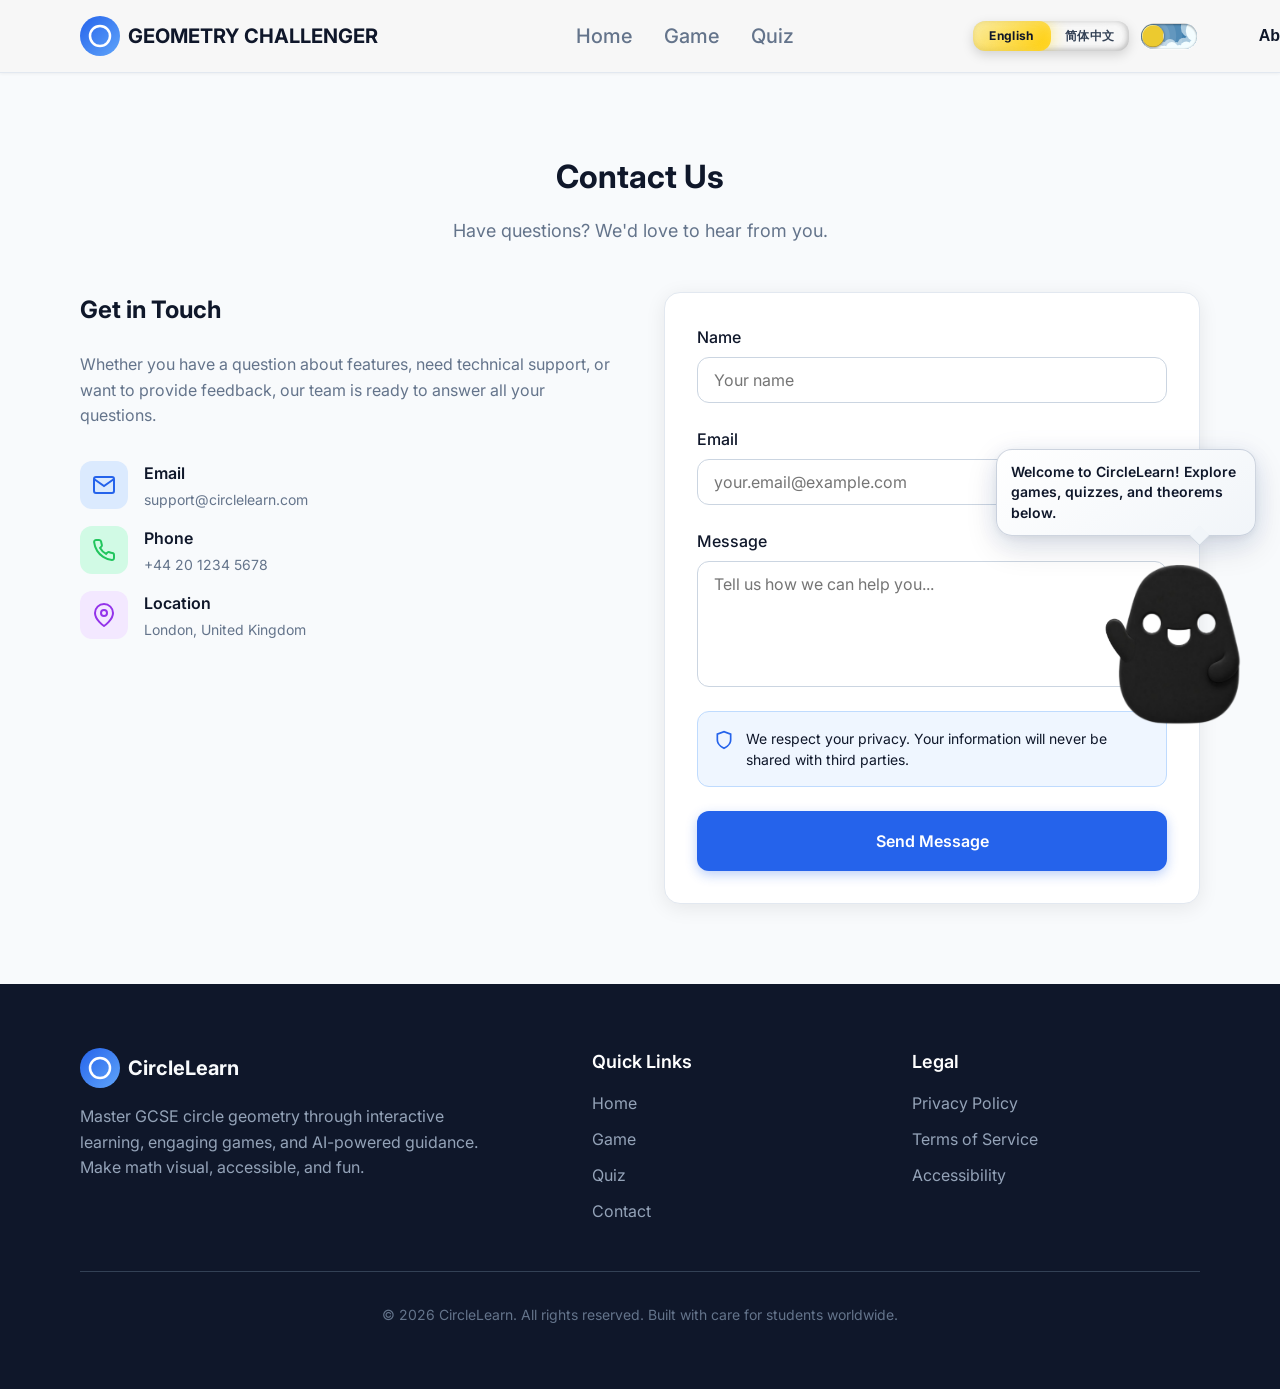
==== commit 05feeacf: "Refined the sprite feature and updated navigation bar colors." ====
--- a/contact/contact.html
+++ b/contact/contact.html
@@ -11,6 +11,7 @@
     <link rel="stylesheet" href="../css/layout.css">
     <link rel="stylesheet" href="../css/components/buttons.css">
     <link rel="stylesheet" href="../css/components/forms.css">
+    <link rel="stylesheet" href="../css/components/ai-sprite.css">
     <link rel="stylesheet" href="../css/pages/contact.css">
 </head>
 <body>
@@ -228,9 +229,44 @@
         </div>
     </footer>
 
+    <div
+        class="ai-sprite-widget"
+        id="aiSpriteWidget"
+        data-body-smile-tuck-src="../assets/images/global/笑容揣手.png"
+        hidden
+        aria-live="polite"
+    >
+        <div class="ai-sprite-widget__bubble">
+            <p class="ai-sprite-widget__welcome" data-i18n="home.sprite.welcome">
+                Welcome to CircleLearn! Explore games, quizzes, and theorems below.
+            </p>
+        </div>
+        <div class="ai-sprite-widget__sprite-stage">
+            <div class="ai-sprite-widget__peek-wrap">
+                <div class="ai-sprite-stack">
+                    <img
+                        class="ai-sprite-widget__body"
+                        src="../assets/images/global/笑容精灵只有右手.png"
+                        alt=""
+                        decoding="async"
+                    />
+                    <div class="ai-sprite-widget__arm-layer" aria-hidden="true">
+                        <img
+                            class="ai-sprite-widget__arm"
+                            src="../assets/images/global/左手.png"
+                            alt=""
+                            decoding="async"
+                        />
+                    </div>
+                </div>
+            </div>
+        </div>
+    </div>
+
     <script src="../js/data/site-i18n.js"></script>
     <script src="../js/utils.js"></script>
     <script src="../js/main.js"></script>
     <script src="../js/pages/contact.js"></script>
+    <script src="../js/components/ai-sprite.js"></script>
 </body>
 </html>
--- a/css/layout.css
+++ b/css/layout.css
@@ -3,7 +3,7 @@
     position: sticky;
     top: 0;
     z-index: 50;
-    background-color: #FAF5F0;
+    background-color: #F7F7F7;
     border-bottom: 1px solid var(--gray-200);
     box-shadow: 0 1px 3px rgba(0, 0, 0, 0.05);
     transition: background-color 0.3s ease;
--- a/css/components/ai-sprite.css
+++ b/css/components/ai-sprite.css
@@ -0,0 +1,301 @@
+/* Shared AI sprite widget styles for all pages */
+.ai-sprite-widget {
+    --ai-peek-tilt: -16deg;
+    --ai-sprite-dock-bottom: 100px;
+    --ai-sprite-stage-extra: 120px;
+    --ai-sprite-peek-lift: 52px;
+    position: fixed;
+    right: 0;
+    bottom: var(--ai-sprite-dock-bottom);
+    z-index: 45;
+    max-width: min(320px, 92vw);
+    pointer-events: none;
+}
+
+.ai-sprite-widget.is-visible {
+    pointer-events: auto;
+}
+
+.ai-sprite-widget__bubble {
+    position: fixed;
+    right: 24px;
+    bottom: calc(
+        var(--ai-sprite-dock-bottom) + var(--ai-sprite-h, 200px) + var(--ai-sprite-peek-lift, 0px) + 12px
+    );
+    z-index: 46;
+    margin: 0;
+    padding: 12px 14px;
+    max-width: 260px;
+    border-radius: 16px;
+    background: linear-gradient(145deg, #ffffff 0%, #f1f5f9 100%);
+    border: 1px solid rgba(148, 163, 184, 0.45);
+    box-shadow:
+        0 12px 32px rgba(15, 23, 42, 0.12),
+        0 2px 8px rgba(15, 23, 42, 0.06);
+    filter: drop-shadow(0 4px 12px rgba(37, 99, 235, 0.08));
+    opacity: 0;
+    transform: translate3d(calc(28px + min(11vw, 64px)), 8px, 0) scale(0.92);
+    transition:
+        opacity 0.45s ease 0.04s,
+        transform 1.08s cubic-bezier(0.2, 1, 0.36, 1) 0.04s;
+    will-change: transform, opacity;
+}
+
+.ai-sprite-widget.is-visible .ai-sprite-widget__bubble {
+    opacity: 1;
+    transform: translate3d(0, 0, 0) scale(1);
+}
+
+.ai-sprite-widget.is-peek .ai-sprite-widget__bubble,
+.ai-sprite-widget.is-welcome-done .ai-sprite-widget__bubble {
+    opacity: 0;
+    transform: translateY(6px);
+    pointer-events: none;
+    transition: opacity 0.45s ease, transform 0.45s ease;
+}
+
+.ai-sprite-widget__bubble::after {
+    content: '';
+    position: absolute;
+    right: 48px;
+    bottom: -8px;
+    width: 14px;
+    height: 14px;
+    background: #f1f5f9;
+    border-right: 1px solid rgba(148, 163, 184, 0.35);
+    border-bottom: 1px solid rgba(148, 163, 184, 0.35);
+    transform: rotate(45deg);
+    border-radius: 2px;
+}
+
+.ai-sprite-widget__welcome {
+    margin: 0;
+    font-size: 14px;
+    line-height: 1.45;
+    font-weight: 600;
+    color: var(--text);
+}
+
+.ai-sprite-widget__sprite-stage {
+    position: fixed;
+    left: 0;
+    right: 0;
+    bottom: var(--ai-sprite-dock-bottom);
+    height: max(
+        380px,
+        calc(
+            var(--ai-sprite-h, 200px) + var(--ai-sprite-stage-extra, 120px) + var(--ai-sprite-peek-lift, 0px)
+        )
+    );
+    min-height: 300px;
+    overflow: visible;
+    clip-path: inset(
+        calc(-1 * (var(--ai-sprite-stage-extra, 120px) + 40px)) 0
+            calc(-1 * (var(--ai-sprite-stage-extra, 120px) + var(--ai-sprite-peek-lift, 0px) + 40px)) 0
+    );
+    z-index: 45;
+    pointer-events: none;
+}
+
+.ai-sprite-widget.is-peek:not(.is-peek-popout) .ai-sprite-widget__sprite-stage,
+.ai-sprite-widget.is-smile-rest .ai-sprite-widget__sprite-stage,
+.ai-sprite-widget.is-peek-popout .ai-sprite-widget__sprite-stage {
+    pointer-events: none;
+    cursor: default;
+}
+
+.ai-sprite-widget__peek-wrap {
+    position: absolute;
+    right: 12px;
+    bottom: var(--ai-sprite-peek-lift, 0px);
+    line-height: 0;
+    transform: translate3d(min(96px, 22vw), 0, 0) scale(0.94);
+    transform-origin: 100% 100%;
+    transition: transform 1.08s cubic-bezier(0.2, 1, 0.36, 1);
+    will-change: transform;
+    pointer-events: none;
+}
+
+.ai-sprite-widget.is-visible .ai-sprite-widget__peek-wrap {
+    transform: translate3d(0, 0, 0) scale(1);
+}
+
+.ai-sprite-stack {
+    position: relative;
+    display: inline-block;
+    z-index: 2;
+    transform-origin: 96% 92%;
+    transition:
+        opacity 0.55s ease,
+        transform 1.05s cubic-bezier(0.25, 0.85, 0.35, 1);
+    pointer-events: none;
+    cursor: default;
+}
+
+.ai-sprite-widget.is-peek:not(.is-peek-popout) .ai-sprite-stack,
+.ai-sprite-widget.is-smile-rest .ai-sprite-stack {
+    pointer-events: auto;
+    cursor: pointer;
+}
+
+.ai-sprite-widget.is-returning-peek-exit .ai-sprite-stack,
+.ai-sprite-widget.is-returning-peek-tilt .ai-sprite-stack {
+    pointer-events: none;
+    cursor: default;
+}
+
+.ai-sprite-widget__body {
+    display: block;
+    height: auto;
+    max-height: 200px;
+    width: auto;
+    max-width: 100%;
+    user-select: none;
+    pointer-events: none;
+}
+
+.ai-sprite-widget__arm-layer {
+    position: absolute;
+    z-index: 3;
+    overflow: visible;
+    pointer-events: none;
+    line-height: 0;
+}
+
+.ai-sprite-widget__arm {
+    display: block;
+    width: auto;
+    height: auto;
+    max-height: 200px;
+    user-select: none;
+    transform-origin: 92% 88%;
+    will-change: transform;
+}
+
+.ai-sprite-widget.is-waving .ai-sprite-widget__arm {
+    animation: ai-sprite-hand-wave 0.72s linear infinite;
+}
+
+@keyframes ai-sprite-hand-wave {
+    0%,
+    100% {
+        transform: rotate(0deg);
+    }
+    25% {
+        transform: rotate(-11deg);
+    }
+    50% {
+        transform: rotate(0deg);
+    }
+    75% {
+        transform: rotate(11deg);
+    }
+}
+
+.ai-sprite-widget.is-exiting .ai-sprite-widget__bubble {
+    opacity: 0;
+    transform: translate3d(20px, 0, 0);
+    pointer-events: none;
+    transition:
+        opacity 0.65s ease,
+        transform 0.95s cubic-bezier(0.33, 1, 0.32, 1);
+}
+
+.ai-sprite-widget.is-exiting .ai-sprite-stack {
+    transform: translateX(var(--ai-exit-full, 400px)) rotate(0deg);
+    transition: transform 1.35s cubic-bezier(0.22, 1, 0.36, 1);
+}
+
+.ai-sprite-widget.is-tuck-offscreen .ai-sprite-stack {
+    transform: translateX(var(--ai-exit-full, 400px)) rotate(0deg);
+    transition: none;
+}
+
+.ai-sprite-widget.is-tuck-offscreen.is-peek-emerge .ai-sprite-stack {
+    transform: translateX(var(--ai-exit-x, 0px)) rotate(0deg);
+    transition: transform 0.92s cubic-bezier(0.22, 1, 0.36, 1);
+}
+
+.ai-sprite-widget.is-tuck-offscreen.is-peek-emerge.is-peek-tilt .ai-sprite-stack {
+    transform: translateX(var(--ai-exit-x, 0px)) rotate(var(--ai-peek-tilt, -11deg));
+    transition: transform 0.58s cubic-bezier(0.33, 1, 0.32, 1);
+}
+
+.ai-sprite-widget.is-peek-popout .ai-sprite-stack {
+    transform: translate3d(0, 0, 0) rotate(0deg) !important;
+    transition: transform 1.15s cubic-bezier(0.22, 1, 0.36, 1) !important;
+}
+
+.ai-sprite-widget.is-smile-rest.is-returning-peek-exit .ai-sprite-stack {
+    transform: translateX(var(--ai-exit-x, 0px)) rotate(0deg) !important;
+    transition: transform 0.88s cubic-bezier(0.22, 1, 0.36, 1) !important;
+}
+
+.ai-sprite-widget.is-smile-rest.is-returning-peek-exit.is-returning-peek-tilt .ai-sprite-stack {
+    transform: translateX(var(--ai-exit-x, 0px)) rotate(var(--ai-peek-tilt, -11deg)) !important;
+    transition: transform 0.52s cubic-bezier(0.33, 1, 0.32, 1) !important;
+}
+
+body.dark-mode .ai-sprite-widget__bubble {
+    background: linear-gradient(145deg, var(--gray-800) 0%, var(--gray-900) 100%);
+    border-color: rgba(71, 85, 105, 0.65);
+    box-shadow: 0 16px 40px rgba(0, 0, 0, 0.35);
+}
+
+body.dark-mode .ai-sprite-widget__bubble::after {
+    background: var(--gray-900);
+    border-color: rgba(71, 85, 105, 0.5);
+}
+
+body.dark-mode .ai-sprite-widget__welcome {
+    color: #f1f5f9;
+}
+
+@media (prefers-reduced-motion: reduce) {
+    .ai-sprite-widget__bubble,
+    .ai-sprite-widget__peek-wrap {
+        transition-duration: 0.01ms;
+        filter: none !important;
+    }
+
+    .ai-sprite-widget__bubble,
+    .ai-sprite-widget__peek-wrap {
+        transform: translate3d(0, 0, 0) scale(1) !important;
+    }
+
+    .ai-sprite-widget.is-waving .ai-sprite-widget__arm {
+        animation: none;
+    }
+
+    .ai-sprite-widget.is-exiting .ai-sprite-stack,
+    .ai-sprite-widget.is-tuck-offscreen.is-peek-emerge .ai-sprite-stack,
+    .ai-sprite-widget.is-tuck-offscreen.is-peek-emerge.is-peek-tilt .ai-sprite-stack,
+    .ai-sprite-widget.is-peek-popout .ai-sprite-stack,
+    .ai-sprite-widget.is-smile-rest.is-returning-peek-exit .ai-sprite-stack,
+    .ai-sprite-widget.is-smile-rest.is-returning-peek-exit.is-returning-peek-tilt .ai-sprite-stack {
+        transition-duration: 0.01ms !important;
+    }
+
+    .ai-sprite-widget {
+        --ai-peek-tilt: 0deg;
+    }
+
+    .ai-sprite-stack {
+        transition-duration: 0.01ms;
+    }
+}
+
+@media (max-width: 600px) {
+    .ai-sprite-widget {
+        --ai-sprite-dock-bottom: 100px;
+        max-width: min(280px, 88vw);
+    }
+
+    .ai-sprite-widget__body {
+        max-height: 160px;
+    }
+
+    .ai-sprite-widget__arm {
+        max-height: none;
+    }
+}
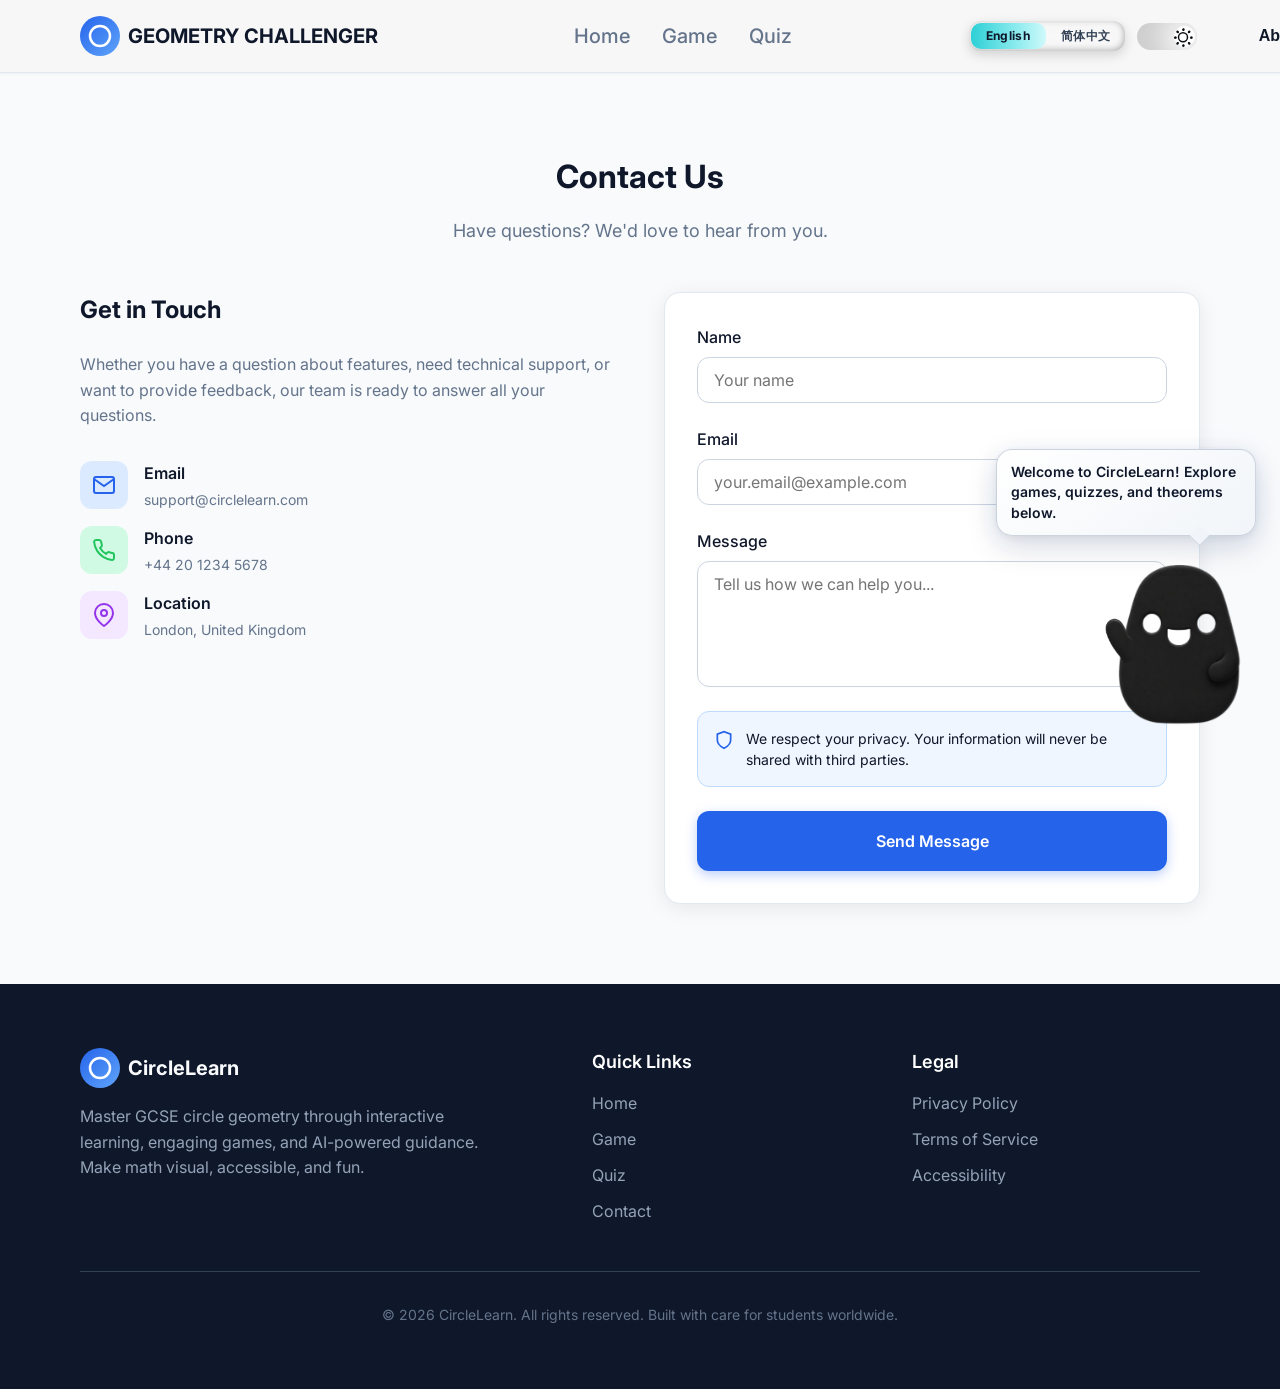
==== commit 6d7be2ed: "Unified global icons and titles; added a top-up page." ====
--- a/contact/contact.html
+++ b/contact/contact.html
@@ -15,6 +15,15 @@
     <link rel="stylesheet" href="../css/pages/contact.css">
 </head>
 <body>
+    <script>
+        (function () {
+            try {
+                if (localStorage.getItem('theme') === 'dark') {
+                    document.body.classList.add('dark-mode');
+                }
+            } catch (e) {}
+        })();
+    </script>
     <header class="header">
         <div class="container">
             <nav class="nav">
@@ -46,26 +55,17 @@
                         <div class="glass-glider"></div>
                     </div>
 
-                    <label class="theme-switch">
-                        <input type="checkbox" class="theme-switch__checkbox">
-                        <div class="theme-switch__container">
-                        <div class="theme-switch__clouds"></div>
-                        <div class="theme-switch__stars-container">
-                            <svg xmlns="http://www.w3.org/2000/svg" viewBox="0 0 144 55" fill="none">
-                            <path fill-rule="evenodd" clip-rule="evenodd" d="M135.831 3.00688C135.055 3.85027 134.111 4.29946 133 4.35447C134.111 4.40947 135.055 4.85867 135.831 5.71123C136.607 6.55462 136.996 7.56303 136.996 8.72727C136.996 7.95722 137.172 7.25134 137.525 6.59129C137.886 5.93124 138.372 5.39954 138.98 5.00535C139.598 4.60199 140.268 4.39114 141 4.35447C139.88 4.2903 138.936 3.85027 138.16 3.00688C137.384 2.16348 136.996 1.16425 136.996 0C136.996 1.16425 136.607 2.16348 135.831 3.00688ZM31 23.3545C32.1114 23.2995 33.0551 22.8503 33.8313 22.0069C34.6075 21.1635 34.9956 20.1642 34.9956 19C34.9956 20.1642 35.3837 21.1635 36.1599 22.0069C36.9361 22.8503 37.8798 23.2903 39 23.3545C38.2679 23.3911 37.5976 23.602 36.9802 24.0053C36.3716 24.3995 35.8864 24.9312 35.5248 25.5913C35.172 26.2513 34.9956 26.9572 34.9956 27.7273C34.9956 26.563 34.6075 25.5546 33.8313 24.7112C33.0551 23.8587 32.1114 23.4095 31 23.3545ZM0 36.3545C1.11136 36.2995 2.05513 35.8503 2.83131 35.0069C3.6075 34.1635 3.99559 33.1642 3.99559 32C3.99559 33.1642 4.38368 34.1635 5.15987 35.0069C5.93605 35.8503 6.87982 36.2903 8 36.3545C7.26792 36.3911 6.59757 36.602 5.98015 37.0053C5.37155 37.3995 4.88644 37.9312 4.52481 38.5913C4.172 39.2513 3.99559 39.9572 3.99559 40.7273C3.99559 39.563 3.6075 38.5546 2.83131 37.7112C2.05513 36.8587 1.11136 36.4095 0 36.3545ZM56.8313 24.0069C56.0551 24.8503 55.1114 25.2995 54 25.3545C55.1114 25.4095 56.0551 25.8587 56.8313 26.7112C57.6075 27.5546 57.9956 28.563 57.9956 29.7273C57.9956 28.9572 58.172 28.2513 58.5248 27.5913C58.8864 26.9312 59.3716 26.3995 59.9802 26.0053C60.5976 25.602 61.2679 25.3911 62 25.3545C60.8798 25.2903 59.9361 24.8503 59.1599 24.0069C58.3837 23.1635 57.9956 22.1642 57.9956 21C57.9956 22.1642 57.6075 23.1635 56.8313 24.0069ZM81 25.3545C82.1114 25.2995 83.0551 24.8503 83.8313 24.0069C84.6075 23.1635 84.9956 22.1642 84.9956 21C84.9956 22.1642 85.3837 23.1635 86.1599 24.0069C86.9361 24.8503 87.8798 25.2903 89 25.3545C88.2679 25.3911 87.5976 25.602 86.9802 26.0053C86.3716 26.3995 85.8864 26.9312 85.5248 27.5913C85.172 28.2513 84.9956 28.9572 84.9956 29.7273C84.9956 28.563 84.6075 27.5546 83.8313 26.7112C83.0551 25.8587 82.1114 25.4095 81 25.3545ZM136 36.3545C137.111 36.2995 138.055 35.8503 138.831 35.0069C139.607 34.1635 139.996 33.1642 139.996 32C139.996 33.1642 140.384 34.1635 141.16 35.0069C141.936 35.8503 142.88 36.2903 144 36.3545C143.268 36.3911 142.598 36.602 141.98 37.0053C141.372 37.3995 140.886 37.9312 140.525 38.5913C140.172 39.2513 139.996 39.9572 139.996 40.7273C139.996 39.563 139.607 38.5546 138.831 37.7112C138.055 36.8587 137.111 36.4095 136 36.3545ZM101.831 49.0069C101.055 49.8503 100.111 50.2995 99 50.3545C100.111 50.4095 101.055 50.8587 101.831 51.7112C102.607 52.5546 102.996 53.563 102.996 54.7273C102.996 53.9572 103.172 53.2513 103.525 52.5913C103.886 51.9312 104.372 51.3995 104.98 51.0053C105.598 50.602 106.268 50.3911 107 50.3545C105.88 50.2903 104.936 49.8503 104.16 49.0069C103.384 48.1635 102.996 47.1642 102.996 46C102.996 47.1642 102.607 48.1635 101.831 49.0069Z" fill="currentColor"></path>
-                            </svg>
-                        </div>
-                        <div class="theme-switch__circle-container">
-                            <div class="theme-switch__sun-moon-container">
-                            <div class="theme-switch__moon">
-                                <div class="theme-switch__spot"></div>
-                                <div class="theme-switch__spot"></div>
-                                <div class="theme-switch__spot"></div>
-                            </div>
-                            </div>
-                        </div>
-                        </div>
-                    </label>
+                    <div>
+                        <label class="switch" for="switch">
+                            <input id="switch" type="checkbox" class="circle" />
+                            <svg viewBox="0 0 384 512" xmlns="http://www.w3.org/2000/svg" class="moon svg">
+                                <path d="M223.5 32C100 32 0 132.3 0 256S100 480 223.5 480c60.6 0 115.5-24.2 155.8-63.4c5-4.9 6.3-12.5 3.1-18.7s-10.1-9.7-17-8.5c-9.8 1.7-19.8 2.6-30.1 2.6c-96.9 0-175.5-78.8-175.5-176c0-65.8 36-123.1 89.3-153.3c6.1-3.5 9.2-10.5 7.7-17.3s-7.3-11.9-14.3-12.5c-6.3-.5-12.6-.8-19-.8z"></path>
+                            </svg>
+                            <div class="sun svg">
+                                <span class="dot"></span>
+                            </div>
+                        </label>
+                    </div>
                     <div class="select nav-contact-select" id="navContactSelect">
                         <button
                             type="button"
@@ -90,7 +90,7 @@
                         </button>
                         <div class="options" id="navContactSelectOptions">
                             <a href="contact.html" class="option" data-i18n="settings.contact">Contact Us</a>
-                            <a href="../index.html#support-us" class="option option-support" data-i18n="settings.support">Support Us</a>
+                            <a href="../premium/premium.html" class="option option-support" data-i18n="settings.support">Support Us</a>
                         </div>
                     </div>
                 </div>
@@ -206,7 +206,7 @@
                     <ul class="footer-links">
                         <li><a href="../index.html#home">Home</a></li>
                         <li><a href="../game/game.html">Game</a></li>
-                        <li><a href="../quiz/quiz.html">Quiz</a></li>
+                        <li><a href="../quiz/quiz-levels.html">Quiz</a></li>
                         <li><a href="contact.html" data-i18n="footer.contact">Contact</a></li>
                     </ul>
                 </div>
--- a/css/layout.css
+++ b/css/layout.css
@@ -10,7 +10,7 @@
 }
 
 body.dark-mode .header {
-    background-color: #0F2A17;
+    background-color: #3B3A3A;
     border-bottom-color: #1E3A27;
 }
 
@@ -65,6 +65,15 @@
 .nav-link:hover,
 .nav-link.active {
     color: var(--primary);
+}
+
+body.dark-mode .nav-link {
+    color: #ffffff;
+}
+
+body.dark-mode .nav-link:hover,
+body.dark-mode .nav-link.active {
+    color: #7CC4FF;
 }
 
 .nav-actions {
@@ -215,7 +224,7 @@
 .theme-switch {
     --toggle-size: 10px;
     --container-width: 5.625em;
-    --container-height: 2.5em;
+    --container-height: 1.5em;
     --container-radius: 6.25em;
     --container-light-bg: #3D7EAE;
     --container-night-bg: #1D1F2C;
@@ -425,24 +434,25 @@
 
 .glass-glider {
     position: absolute;
-    top: 0;
-    bottom: 0;
-    width: calc(100% / 2);
-    border-radius: 0.75rem;
+    top: 2px;
+    bottom: 2px;
+    left: 2px;
+    width: calc(100% / 2 - 3px);
+    border-radius: 0.62rem;
     z-index: 1;
     transition: transform 0.5s cubic-bezier(0.37, 1.95, 0.66, 0.56), background 0.4s ease-in-out, box-shadow 0.4s ease-in-out;
 }
 
 #glass-lang-en:checked ~ .glass-glider {
     transform: translateX(0%);
-    background: linear-gradient(135deg, #ffd70055, #ffcc00);
-    box-shadow: 0 0 18px rgba(255, 215, 0, 0.5), 0 0 10px rgba(255, 235, 150, 0.4) inset;
+    background: linear-gradient(90deg, #2DD0D6 0%, #8EECEF 62%, #CFF9FB 100%);
+    box-shadow: none;
 }
 
 #glass-lang-zh:checked ~ .glass-glider {
-    transform: translateX(100%);
+    transform: translateX(calc(100% + 2px));
     background: linear-gradient(135deg, #d0e7ff55, #a0d8ff);
-    box-shadow: 0 0 18px rgba(160, 216, 255, 0.5), 0 0 10px rgba(200, 240, 255, 0.4) inset;
+    box-shadow: none;
 }
 
 body.dark-mode .glass-radio-group {
@@ -452,6 +462,127 @@
 body.dark-mode .glass-radio-group label:hover,
 body.dark-mode .glass-radio-group input:checked + label {
     color: #ffffff;
+}
+
+/* 全站导航控件：明暗模式切换（新组件） */
+.switch {
+    --transition: 300ms;
+    --transition500: 500ms;
+    --color-dark: #0c0f14;
+    --color-darkGray: #21262e;
+    --color-gray: #52555a;
+    --color-offwhite: #cecece;
+    --shadow-color: var(--color-dark);
+    position: relative;
+    display: flex;
+    align-items: center;
+    width: 60px;
+    height: fit-content;
+    background-color: var(--color-dark);
+    border-radius: 24px;
+    padding: 3px;
+    transition: var(--transition500);
+    user-select: none;
+    cursor: pointer;
+    overflow: hidden;
+}
+
+.switch .svg {
+    transition: var(--transition);
+    position: absolute;
+    left: 5px;
+}
+
+.switch .moon {
+    width: 16px;
+    fill: var(--color-gray);
+    opacity: 1;
+}
+
+.switch .sun {
+    transform: translateY(-50%);
+    width: 10px;
+    height: 10px;
+    border-radius: 50%;
+    left: calc(100% - 19px);
+    top: 13px;
+    display: flex;
+    align-items: center;
+    justify-content: center;
+    scale: 0.75;
+    opacity: 0;
+}
+
+.switch .sun .dot {
+    position: relative;
+    display: block;
+    width: 3px;
+    height: 3px;
+    border-radius: 50%;
+    background: white;
+    z-index: 1;
+    box-shadow: 11px 0px 0px var(--shadow-color),
+        10.3px 0px 0px var(--shadow-color), -11px 0px 0px var(--shadow-color),
+        -10.3px 0px 0px var(--shadow-color), 0px -11px 0px var(--shadow-color),
+        0px -10.3px 0px var(--shadow-color), 0px 11px 0px var(--shadow-color),
+        0px 10.3px 0px var(--shadow-color), 8px 8px 0px var(--shadow-color),
+        7.3px 7.3px 0px var(--shadow-color), 8px -8px 0px var(--shadow-color),
+        7.3px -7.3px 0px var(--shadow-color), -8px -8px 0px var(--shadow-color),
+        -7.3px -7.3px 0px var(--shadow-color), -8px 8px 0px var(--shadow-color),
+        -7.3px 7.3px 0px var(--shadow-color);
+}
+
+.switch .sun .dot::before {
+    content: "";
+    position: absolute;
+    top: 50%;
+    left: 50%;
+    transform: translate(-50%, -50%);
+    width: 10px;
+    height: 10px;
+    border-radius: 50%;
+    background: white;
+    border: 2px solid var(--color-dark);
+}
+
+.switch .circle {
+    appearance: none;
+    position: relative;
+    width: 21px;
+    height: 21px;
+    border-radius: 50%;
+    left: 0;
+    background-color: var(--color-darkGray);
+    border: 1px solid var(--color-darkGray);
+    transition: var(--transition500);
+    box-shadow: 1px 1px 20px 3px var(--color-darkGray);
+}
+
+.switch:has(.circle:checked) {
+    background: var(--color-offwhite);
+}
+
+.switch .circle:hover {
+    margin-left: 3px;
+}
+
+.switch .circle:checked:hover {
+    margin-left: -3px;
+}
+
+.switch .circle:checked {
+    left: calc(100% - 20px);
+    background: white;
+    border-color: white;
+    box-shadow: 1px 1px 30px 12px white;
+}
+
+.switch:has(.circle:checked) > .sun {
+    opacity: 1;
+}
+
+.switch:has(.circle:checked) > .moon {
+    opacity: 0;
 }
 
 /* 导航 About 下拉菜单（点击触发） */
--- a/css/components/ai-sprite.css
+++ b/css/components/ai-sprite.css
@@ -133,6 +133,7 @@
 }
 
 .ai-sprite-widget.is-peek:not(.is-peek-popout) .ai-sprite-stack,
+.ai-sprite-widget.is-peek-popout .ai-sprite-stack,
 .ai-sprite-widget.is-smile-rest .ai-sprite-stack {
     pointer-events: auto;
     cursor: pointer;
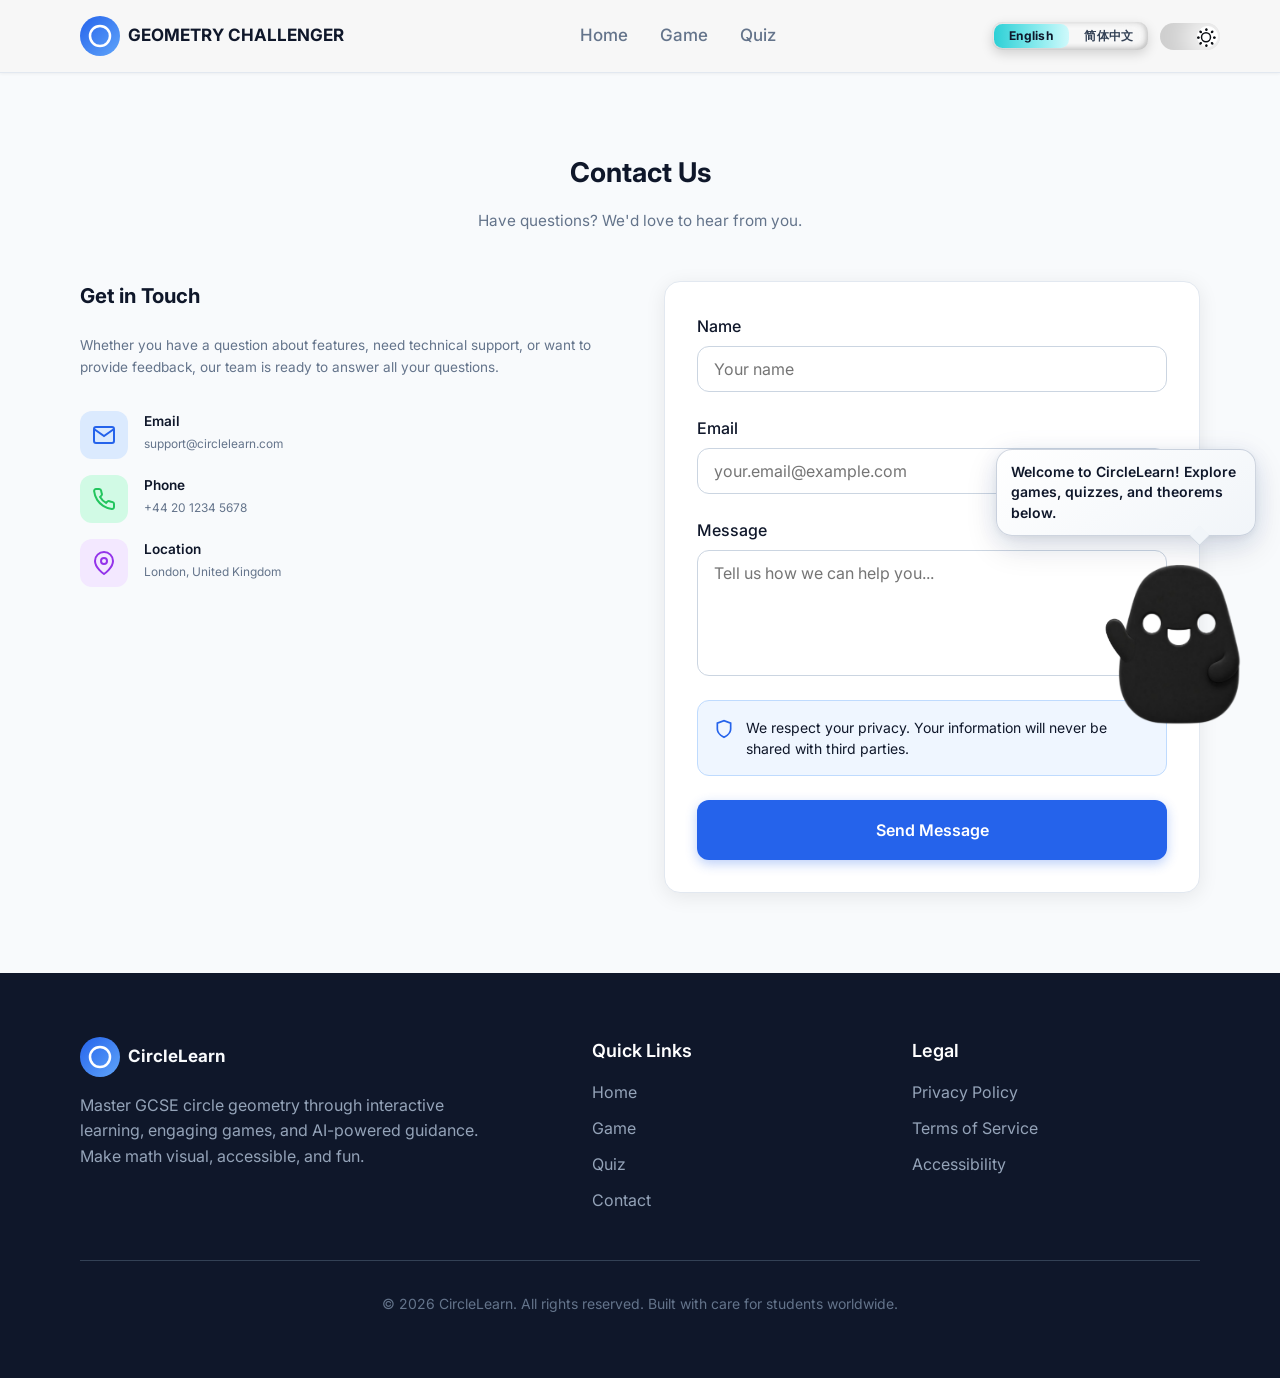
==== commit 6670399a: "Updated settings functionality and refined breadcrumb navigation." ====
--- a/contact/contact.html
+++ b/contact/contact.html
@@ -75,20 +75,13 @@
                             aria-expanded="false"
                             aria-controls="navContactSelectOptions"
                         >
-                            <span data-i18n="settings.about">About</span>
-                            <svg
-                                xmlns="http://www.w3.org/2000/svg"
-                                height="1em"
-                                viewBox="0 0 512 512"
-                                class="arrow"
-                                aria-hidden="true"
-                            >
-                                <path
-                                    d="M233.4 406.6c12.5 12.5 32.8 12.5 45.3 0l192-192c12.5-12.5 12.5-32.8 0-45.3s-32.8-12.5-45.3 0L256 338.7 86.6 169.4c-12.5-12.5-32.8-12.5-45.3 0s-12.5 32.8 0 45.3l192 192z"
-                                ></path>
+                            <img src="../assets/images/homepage/设置.svg" alt="Settings" class="settings-trigger-icon" />
+                            <svg xmlns="http://www.w3.org/2000/svg" viewBox="0 0 512 512" class="settings-trigger-arrow" aria-hidden="true">
+                                <path d="M233.4 406.6c12.5 12.5 32.8 12.5 45.3 0l192-192c12.5-12.5 12.5-32.8 0-45.3s-32.8-12.5-45.3 0L256 338.7 86.6 169.4c-12.5-12.5-32.8-12.5-45.3 0s-12.5 32.8 0 45.3l192 192z"></path>
                             </svg>
                         </button>
                         <div class="options" id="navContactSelectOptions">
+                            <a href="javascript:void(0)" class="option option-settings" data-i18n="settings.settings">Settings</a>
                             <a href="contact.html" class="option" data-i18n="settings.contact">Contact Us</a>
                             <a href="../premium/premium.html" class="option option-support" data-i18n="settings.support">Support Us</a>
                         </div>
--- a/css/layout.css
+++ b/css/layout.css
@@ -585,6 +585,26 @@
     opacity: 0;
 }
 
+/* 主题脚本尚未完成同步时，先按页面主题把开关画成正确状态，避免切页闪烁 */
+body:not(.theme-sync-ready):not(.dark-mode) .switch {
+    background: var(--color-offwhite);
+}
+
+body:not(.theme-sync-ready):not(.dark-mode) .switch .circle {
+    left: calc(100% - 20px);
+    background: white;
+    border-color: white;
+    box-shadow: 1px 1px 30px 12px white;
+}
+
+body:not(.theme-sync-ready):not(.dark-mode) .switch > .sun {
+    opacity: 1;
+}
+
+body:not(.theme-sync-ready):not(.dark-mode) .switch > .moon {
+    opacity: 0;
+}
+
 /* 导航 About 下拉菜单（点击触发） */
 .select {
     width: fit-content;
@@ -675,13 +695,50 @@
     color: var(--primary);
 }
 
-.nav-contact-select .selected span {
-    white-space: nowrap;
-    position: relative;
+.nav-contact-select .selected {
     transform: translateX(50px);
-}
-.nav-contact-select .arrow {
-    transform: translateX(50px) rotate(-90deg);
+    width: 48px;
+    height: 32px;
+    border-radius: 10px;
+    padding: 0 6px;
+    justify-content: space-between;
+}
+
+.nav-contact-select .selected:hover {
+    background: transparent;
+    color: var(--primary);
+}
+
+.settings-trigger-icon {
+    width: 20px;
+    height: 20px;
+    display: block;
+    transition: transform 0.25s ease, filter 0.25s ease, opacity 0.25s ease;
+    opacity: 0.92;
+}
+
+.settings-trigger-arrow {
+    width: 11px;
+    height: 11px;
+    display: block;
+    fill: currentColor;
+    transform: rotate(-90deg);
+    transition: transform 0.25s ease, color 0.25s ease, opacity 0.25s ease;
+    opacity: 0.8;
+}
+
+.nav-contact-select .selected:hover .settings-trigger-icon,
+.nav-contact-select .selected:hover .settings-trigger-arrow {
+    transform: scale(1.08);
+    opacity: 1;
+}
+
+.nav-contact-select .selected:hover .settings-trigger-icon {
+    filter: brightness(0) saturate(100%) invert(28%) sepia(86%) saturate(2136%) hue-rotate(212deg) brightness(94%) contrast(96%);
+}
+
+.nav-contact-select .selected:hover .settings-trigger-arrow {
+    transform: rotate(-90deg) scale(1.08);
 }
 
 body.dark-mode .select .selected {
@@ -690,6 +747,26 @@
 
 body.dark-mode .select .selected:hover {
     color: #93c5fd;
+}
+
+body.dark-mode .nav-contact-select .selected:hover {
+    background: transparent;
+}
+
+body.dark-mode .settings-trigger-icon {
+    filter: brightness(1.1);
+}
+
+body.dark-mode .nav-contact-select .selected:hover .settings-trigger-icon {
+    filter: brightness(0) saturate(100%) invert(82%) sepia(26%) saturate(1385%) hue-rotate(176deg) brightness(98%) contrast(103%);
+}
+
+.select.is-open > .selected .settings-trigger-arrow {
+    transform: rotate(0deg);
+}
+
+.select.is-open > .selected:hover .settings-trigger-arrow {
+    transform: rotate(0deg) scale(1.08);
 }
 
 body.dark-mode .select .options {
@@ -705,6 +782,348 @@
 body.dark-mode .select .option:hover {
     background: var(--gray-800);
     color: #93c5fd;
+}
+
+/* 设置弹窗 */
+.settings-modal[hidden] {
+    display: none;
+}
+
+.settings-modal {
+    position: fixed;
+    inset: 0;
+    z-index: 300;
+}
+
+.settings-modal__backdrop {
+    position: absolute;
+    inset: 0;
+    background: rgba(2, 8, 23, 0.48);
+    backdrop-filter: blur(2px);
+}
+
+.settings-modal__panel {
+    position: absolute;
+    top: 50%;
+    left: 50%;
+    transform: translate(-50%, -50%);
+    width: min(92vw, 550px);
+    background: #ffffff;
+    border: 1px solid var(--gray-200);
+    border-radius: 16px;
+    box-shadow: 0 24px 48px rgba(15, 23, 42, 0.22);
+    padding: 18px;
+}
+
+.settings-modal__header {
+    display: flex;
+    align-items: center;
+    justify-content: space-between;
+    margin-bottom: 14px;
+}
+
+.settings-modal__header h3 {
+    margin: 0;
+    font-size: 1.2rem;
+    color: var(--text);
+}
+
+.settings-modal__close {
+    border: none;
+    background: transparent;
+    color: var(--text-muted);
+    font-size: 24px;
+    line-height: 1;
+    cursor: pointer;
+}
+
+.settings-modal__content {
+    display: grid;
+    gap: 14px;
+}
+
+.settings-item-block {
+    border: 1px solid var(--gray-200);
+    border-radius: 10px;
+    padding: 12px;
+}
+
+.settings-item-block label {
+    display: block;
+    margin-bottom: 8px;
+    font-size: 0.95rem;
+    font-weight: 600;
+    color: var(--text);
+}
+
+.settings-custom-select {
+    position: relative;
+}
+
+.settings-custom-select__trigger {
+    width: 100%;
+    border: 1px solid var(--gray-300);
+    border-radius: 8px;
+    padding: 9px 10px;
+    background: #fff;
+    color: var(--text);
+    display: flex;
+    align-items: center;
+    justify-content: space-between;
+    gap: 10px;
+    cursor: pointer;
+    transition: border-color 0.2s ease, box-shadow 0.2s ease;
+}
+
+.settings-custom-select__trigger:hover {
+    border-color: var(--primary);
+}
+
+.settings-custom-select__trigger[aria-expanded='true'] {
+    border-color: var(--primary);
+    box-shadow: 0 0 0 3px rgba(37, 99, 235, 0.12);
+}
+
+.settings-custom-select__arrow {
+    width: 12px;
+    height: 12px;
+    fill: currentColor;
+    transform: rotate(-90deg);
+    transition: transform 0.25s ease;
+    opacity: 0.72;
+}
+
+.settings-custom-select.is-open .settings-custom-select__arrow {
+    transform: rotate(0deg);
+}
+
+.settings-custom-select__options {
+    position: absolute;
+    top: calc(100% + 6px);
+    left: 0;
+    right: 0;
+    background: #fff;
+    border: 1px solid var(--gray-200);
+    border-radius: 10px;
+    box-shadow: 0 12px 24px rgba(15, 23, 42, 0.14);
+    padding: 6px;
+    opacity: 0;
+    transform: translateY(-6px);
+    transition: opacity 0.22s ease, transform 0.22s ease;
+    pointer-events: none;
+    z-index: 8;
+}
+
+.settings-custom-select.is-open .settings-custom-select__options {
+    opacity: 1;
+    transform: translateY(0);
+    pointer-events: auto;
+}
+
+.settings-custom-select__option {
+    width: 100%;
+    border: none;
+    background: transparent;
+    color: var(--text);
+    text-align: left;
+    border-radius: 8px;
+    padding: 8px 10px;
+    font-size: 0.9rem;
+    cursor: pointer;
+    transition: background 0.2s ease, color 0.2s ease;
+}
+
+.settings-custom-select__option:hover,
+.settings-custom-select__option.is-active {
+    background: var(--gray-100);
+    color: var(--primary);
+}
+
+.settings-range-row {
+    display: flex;
+    align-items: center;
+    gap: 12px;
+}
+
+#settingsFontRange {
+    width: 100%;
+    --settings-range-progress: 37.5%;
+    height: 6px;
+    border-radius: 999px;
+    appearance: none;
+    background: linear-gradient(90deg, var(--primary) var(--settings-range-progress), #cbd5e1 var(--settings-range-progress));
+    outline: none;
+}
+
+#settingsFontRange::-webkit-slider-thumb {
+    appearance: none;
+    width: 16px;
+    height: 16px;
+    border-radius: 50%;
+    border: 2px solid #ffffff;
+    background: var(--primary);
+    box-shadow: 0 2px 8px rgba(37, 99, 235, 0.35);
+    transition: transform 0.15s ease;
+    cursor: pointer;
+}
+
+#settingsFontRange:hover::-webkit-slider-thumb {
+    transform: scale(1.08);
+}
+
+#settingsFontRange::-moz-range-thumb {
+    width: 16px;
+    height: 16px;
+    border-radius: 50%;
+    border: 2px solid #ffffff;
+    background: var(--primary);
+    box-shadow: 0 2px 8px rgba(37, 99, 235, 0.35);
+    cursor: pointer;
+}
+
+#settingsFontRange::-moz-range-track {
+    height: 6px;
+    border-radius: 999px;
+    background: #cbd5e1;
+}
+
+.settings-percent-input-wrap {
+    min-width: 72px;
+    display: flex;
+    align-items: center;
+    gap: 4px;
+    border: 1px solid var(--gray-300);
+    border-radius: 8px;
+    padding: 4px 7px;
+    background: #fff;
+}
+
+#settingsFontRangeValue {
+    width: 44px;
+    border: none;
+    background: transparent;
+    color: var(--text);
+    font-weight: 600;
+    text-align: right;
+    outline: none;
+    font-size: 0.88rem;
+}
+
+.settings-percent-input-wrap span {
+    color: var(--text-muted);
+    font-size: 0.85rem;
+}
+
+.settings-reset-btn {
+    border: 1px solid var(--gray-300);
+    background: #fff;
+    color: var(--text);
+    border-radius: 8px;
+    padding: 6px 10px;
+    min-width: 56px;
+    display: inline-flex;
+    align-items: center;
+    justify-content: center;
+    white-space: nowrap;
+    writing-mode: horizontal-tb;
+    text-orientation: mixed;
+    line-height: 1.15;
+    font-size: 0.82rem;
+    cursor: pointer;
+    transition: border-color 0.2s ease, color 0.2s ease, background 0.2s ease;
+}
+
+.settings-reset-btn:hover {
+    border-color: var(--primary);
+    color: var(--primary);
+}
+
+body.dark-mode .settings-modal__panel {
+    background: var(--gray-900);
+    border-color: var(--gray-700);
+}
+
+body.dark-mode .settings-item-block {
+    border-color: var(--gray-700);
+}
+
+body.dark-mode .settings-custom-select__trigger {
+    background: var(--gray-800);
+    border-color: var(--gray-600);
+    color: #e2e8f0;
+}
+
+body.dark-mode .settings-custom-select__options {
+    background: var(--gray-800);
+    border-color: var(--gray-600);
+}
+
+body.dark-mode .settings-custom-select__option {
+    color: #e2e8f0;
+}
+
+body.dark-mode .settings-custom-select__option:hover,
+body.dark-mode .settings-custom-select__option.is-active {
+    background: var(--gray-700);
+    color: #93c5fd;
+}
+
+body.dark-mode .settings-percent-input-wrap {
+    background: var(--gray-800);
+    border-color: var(--gray-600);
+}
+
+body.dark-mode #settingsFontRangeValue {
+    color: #e2e8f0;
+}
+
+body.dark-mode .settings-reset-btn {
+    background: var(--gray-800);
+    border-color: var(--gray-600);
+    color: #e2e8f0;
+}
+
+.learn-breadcrumb {
+    display: inline-flex;
+    transform: translateY(-20px);
+    align-items: center;
+    gap: 8px;
+    margin-bottom: 14px;
+    font-size: 1.125rem;
+    color: var(--text-muted);
+}
+
+.learn-breadcrumb a {
+    color: var(--text-muted);
+    text-decoration: none;
+    font-weight: 500;
+}
+
+.learn-breadcrumb a:hover {
+    color: var(--primary);
+}
+
+.learn-breadcrumb-sep {
+    color: var(--text-muted);
+    font-weight: 500;
+}
+
+body.dark-mode .learn-breadcrumb {
+    color: #94A3B8;
+}
+
+body.dark-mode .learn-breadcrumb a {
+    color: #93C5FD;
+}
+
+.page-breadcrumb-row {
+    padding: 56px 0 0;
+    background: linear-gradient(135deg, #EFF6FF 0%, #E0E7FF 100%);
+
+}
+
+.page-breadcrumb-row .learn-breadcrumb {
+    margin-bottom: 0;
 }
 
 .section-header {
@@ -792,7 +1211,7 @@
 
 /* 子页面通用顶栏下方留白 */
 .page-subhero {
-    padding: 80px 0 48px;
+    padding: 0 0 48px;
     background: linear-gradient(135deg, #EFF6FF 0%, #E0E7FF 100%);
     transition: background 0.3s ease;
 }
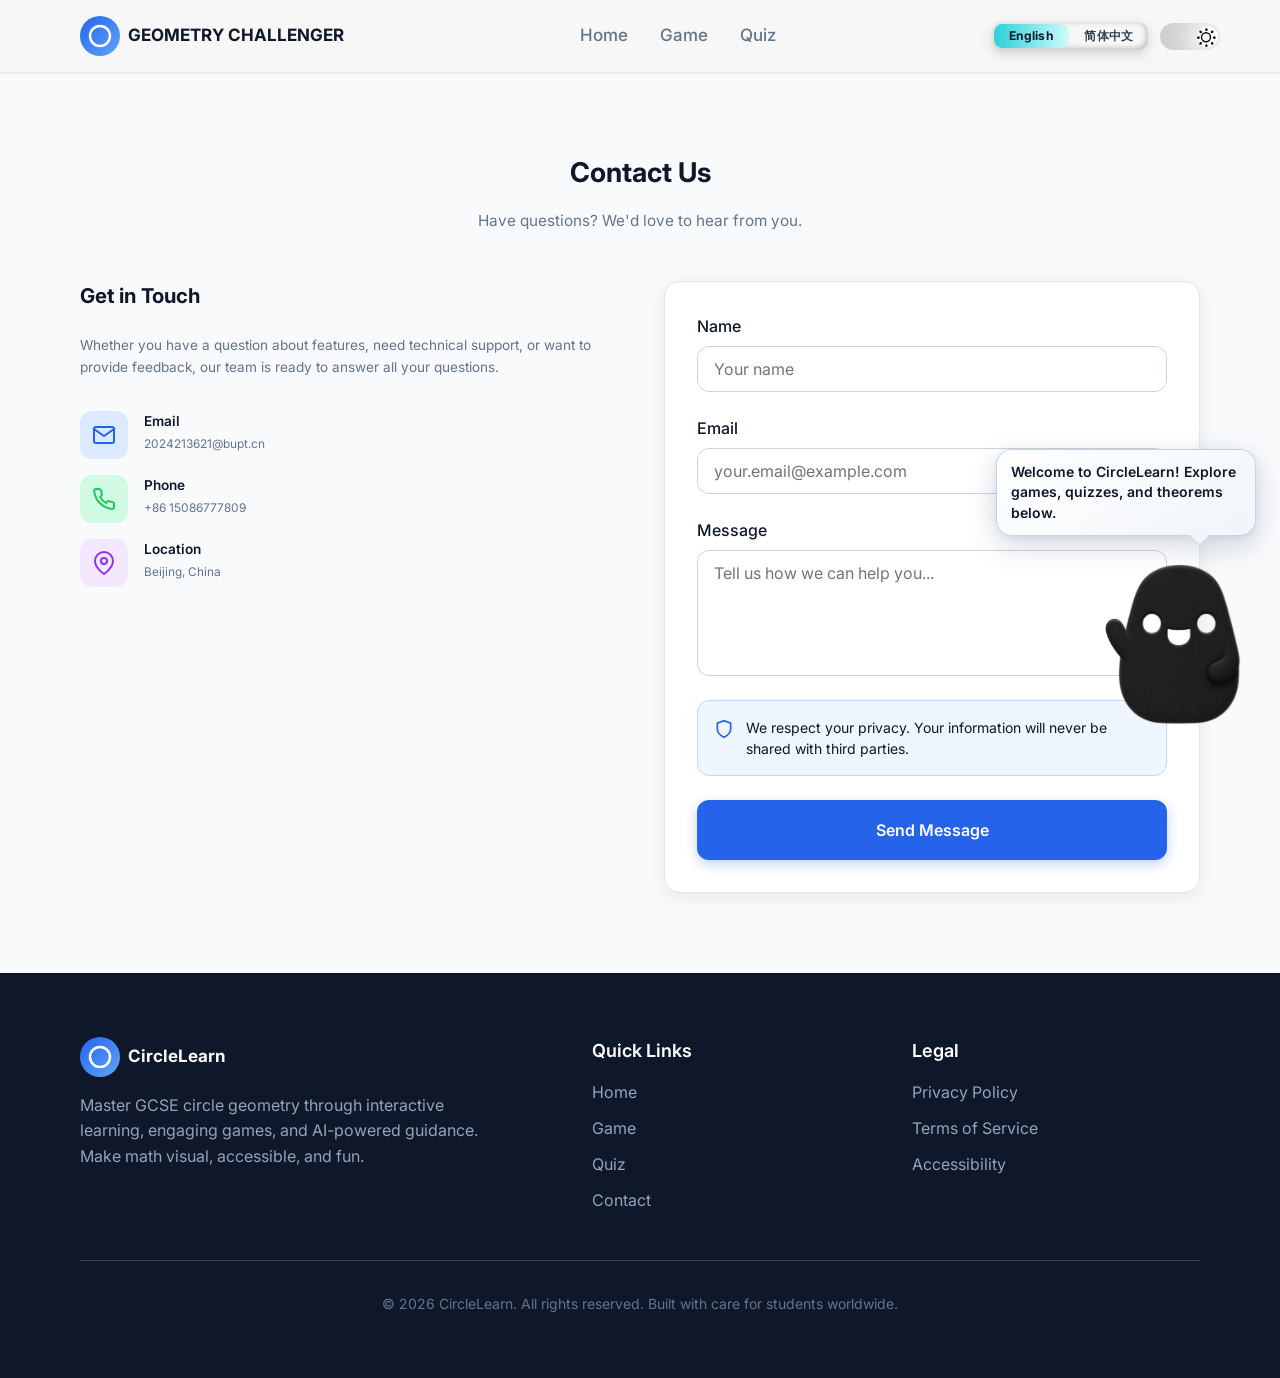
==== commit befa8e20: "Added exclusive in-game perks for members, updated the 'Contact Us' page and fixed bugs related to t" ====
--- a/contact/contact.html
+++ b/contact/contact.html
@@ -114,8 +114,8 @@
                                 </svg>
                             </div>
                             <div class="contact-item-content">
-                                <h4 class="contact-item-title">Email</h4>
-                                <p class="contact-item-text">support@circlelearn.com</p>
+                                <h4 class="contact-item-title" data-i18n="contact.info.email.label">Email</h4>
+                                <p class="contact-item-text" data-i18n="contact.info.email.value">2024213621@bupt.cn</p>
                             </div>
                         </div>
 
@@ -126,8 +126,8 @@
                                 </svg>
                             </div>
                             <div class="contact-item-content">
-                                <h4 class="contact-item-title">Phone</h4>
-                                <p class="contact-item-text">+44 20 1234 5678</p>
+                                <h4 class="contact-item-title" data-i18n="contact.info.phone.label">Phone</h4>
+                                <p class="contact-item-text" data-i18n="contact.info.phone.value">+86 15086777809</p>
                             </div>
                         </div>
 
@@ -139,8 +139,8 @@
                                 </svg>
                             </div>
                             <div class="contact-item-content">
-                                <h4 class="contact-item-title">Location</h4>
-                                <p class="contact-item-text">London, United Kingdom</p>
+                                <h4 class="contact-item-title" data-i18n="contact.info.location.label">Location</h4>
+                                <p class="contact-item-text" data-i18n="contact.info.location.value">Beijing, China</p>
                             </div>
                         </div>
                     </div>
@@ -150,17 +150,17 @@
                     <form class="contact-form">
                         <div class="form-group">
                             <label for="name" class="form-label" data-i18n="contact.form.name">Name</label>
-                            <input type="text" id="name" name="name" class="form-input" data-i18n-placeholder="contact.form.placeholder.name" placeholder="Your name" autocomplete="name">
+                            <input type="text" id="name" name="name" class="form-input" data-i18n-placeholder="contact.form.placeholder.name" placeholder="Your name" autocomplete="name" required>
                         </div>
 
                         <div class="form-group">
                             <label for="email" class="form-label" data-i18n="contact.form.email">Email</label>
-                            <input type="email" id="email" name="email" class="form-input" data-i18n-placeholder="contact.form.placeholder.email" placeholder="your.email@example.com" autocomplete="email">
+                            <input type="email" id="email" name="email" class="form-input" data-i18n-placeholder="contact.form.placeholder.email" placeholder="your.email@example.com" autocomplete="email" required>
                         </div>
 
                         <div class="form-group">
                             <label for="message" class="form-label" data-i18n="contact.form.message">Message</label>
-                            <textarea id="message" name="message" class="form-textarea" rows="5" data-i18n-placeholder="contact.form.placeholder.message" placeholder="Tell us how we can help you..."></textarea>
+                            <textarea id="message" name="message" class="form-textarea" rows="5" data-i18n-placeholder="contact.form.placeholder.message" placeholder="Tell us how we can help you..." required></textarea>
                         </div>
 
                         <div class="privacy-notice">
--- a/css/variables.css
+++ b/css/variables.css
@@ -44,6 +44,6 @@
     --gray-50: #1E293B;
     --gray-100: #334155;
     --gray-200: #475569;
-    --gray-800: #F1F5F9;
-    --gray-900: #F8FAFC;
+    --gray-800: #1E293B;
+    --gray-900: #0F172A;
 }
--- a/css/layout.css
+++ b/css/layout.css
@@ -710,16 +710,16 @@
 }
 
 .settings-trigger-icon {
-    width: 20px;
-    height: 20px;
+    width: 22px;
+    height: 22px;
     display: block;
     transition: transform 0.25s ease, filter 0.25s ease, opacity 0.25s ease;
     opacity: 0.92;
 }
 
 .settings-trigger-arrow {
-    width: 11px;
-    height: 11px;
+    width: 13px;
+    height: 13px;
     display: block;
     fill: currentColor;
     transform: rotate(-90deg);
@@ -754,7 +754,7 @@
 }
 
 body.dark-mode .settings-trigger-icon {
-    filter: brightness(1.1);
+    filter: brightness(0) saturate(100%) invert(100%);
 }
 
 body.dark-mode .nav-contact-select .selected:hover .settings-trigger-icon {
@@ -1126,6 +1126,10 @@
     margin-bottom: 0;
 }
 
+body.dark-mode .page-breadcrumb-row {
+    background: var(--background);
+}
+
 .section-header {
     text-align: center;
     margin-bottom: 48px;
--- a/css/components/ai-sprite.css
+++ b/css/components/ai-sprite.css
@@ -76,6 +76,66 @@
     color: var(--text);
 }
 
+.ai-sprite-widget__cta {
+    display: none;
+    margin-top: 10px;
+    padding: 8px 12px;
+    border: 1px solid rgba(37, 99, 235, 0.28);
+    border-radius: 10px;
+    background: linear-gradient(135deg, #2563eb 0%, #3b82f6 100%);
+    color: #ffffff;
+    font-size: 12px;
+    font-weight: 700;
+    letter-spacing: 0.01em;
+    cursor: pointer;
+    transition: transform 0.2s ease, box-shadow 0.2s ease, filter 0.2s ease;
+}
+
+.ai-sprite-widget__cta:hover {
+    transform: translateY(-1px);
+    box-shadow: 0 8px 18px rgba(37, 99, 235, 0.3);
+    filter: brightness(1.03);
+}
+
+.ai-sprite-widget__nav-grid {
+    display: none;
+    margin-top: 10px;
+    grid-template-columns: repeat(3, minmax(0, 1fr));
+    gap: 6px;
+}
+
+.ai-sprite-widget.is-bubble-learnbreak .ai-sprite-widget__cta {
+    display: inline-block;
+}
+
+.ai-sprite-widget.is-bubble-quicknav .ai-sprite-widget__nav-grid {
+    display: grid;
+}
+
+.ai-sprite-widget__nav-btn {
+    padding: 7px 8px;
+    border: 1px solid rgba(148, 163, 184, 0.45);
+    border-radius: 9px;
+    background: linear-gradient(145deg, #ffffff 0%, #f8fafc 100%);
+    color: var(--text);
+    font-size: 11px;
+    font-weight: 700;
+    letter-spacing: 0.01em;
+    cursor: pointer;
+    transition:
+        transform 0.18s ease,
+        border-color 0.2s ease,
+        color 0.2s ease,
+        box-shadow 0.2s ease;
+}
+
+.ai-sprite-widget__nav-btn:hover {
+    transform: translateY(-1px);
+    border-color: rgba(37, 99, 235, 0.5);
+    color: #1d4ed8;
+    box-shadow: 0 8px 16px rgba(37, 99, 235, 0.15);
+}
+
 .ai-sprite-widget__sprite-stage {
     position: fixed;
     left: 0;
@@ -252,6 +312,28 @@
     color: #f1f5f9;
 }
 
+body.dark-mode .ai-sprite-widget__cta {
+    border-color: rgba(147, 197, 253, 0.42);
+    background: linear-gradient(135deg, #1d4ed8 0%, #2563eb 100%);
+}
+
+body.dark-mode .ai-sprite-widget__nav-btn {
+    border-color: rgba(100, 116, 139, 0.5);
+    background: linear-gradient(145deg, #0f172a 0%, #1e293b 100%);
+    color: #e2e8f0;
+}
+
+body.dark-mode .ai-sprite-widget__nav-btn:hover {
+    border-color: rgba(147, 197, 253, 0.62);
+    color: #bfdbfe;
+    box-shadow: 0 8px 16px rgba(30, 64, 175, 0.26);
+}
+
+body.dark-mode .ai-sprite-widget__body,
+body.dark-mode .ai-sprite-widget__arm {
+    filter: brightness(0) invert(1);
+}
+
 @media (prefers-reduced-motion: reduce) {
     .ai-sprite-widget__bubble,
     .ai-sprite-widget__peek-wrap {
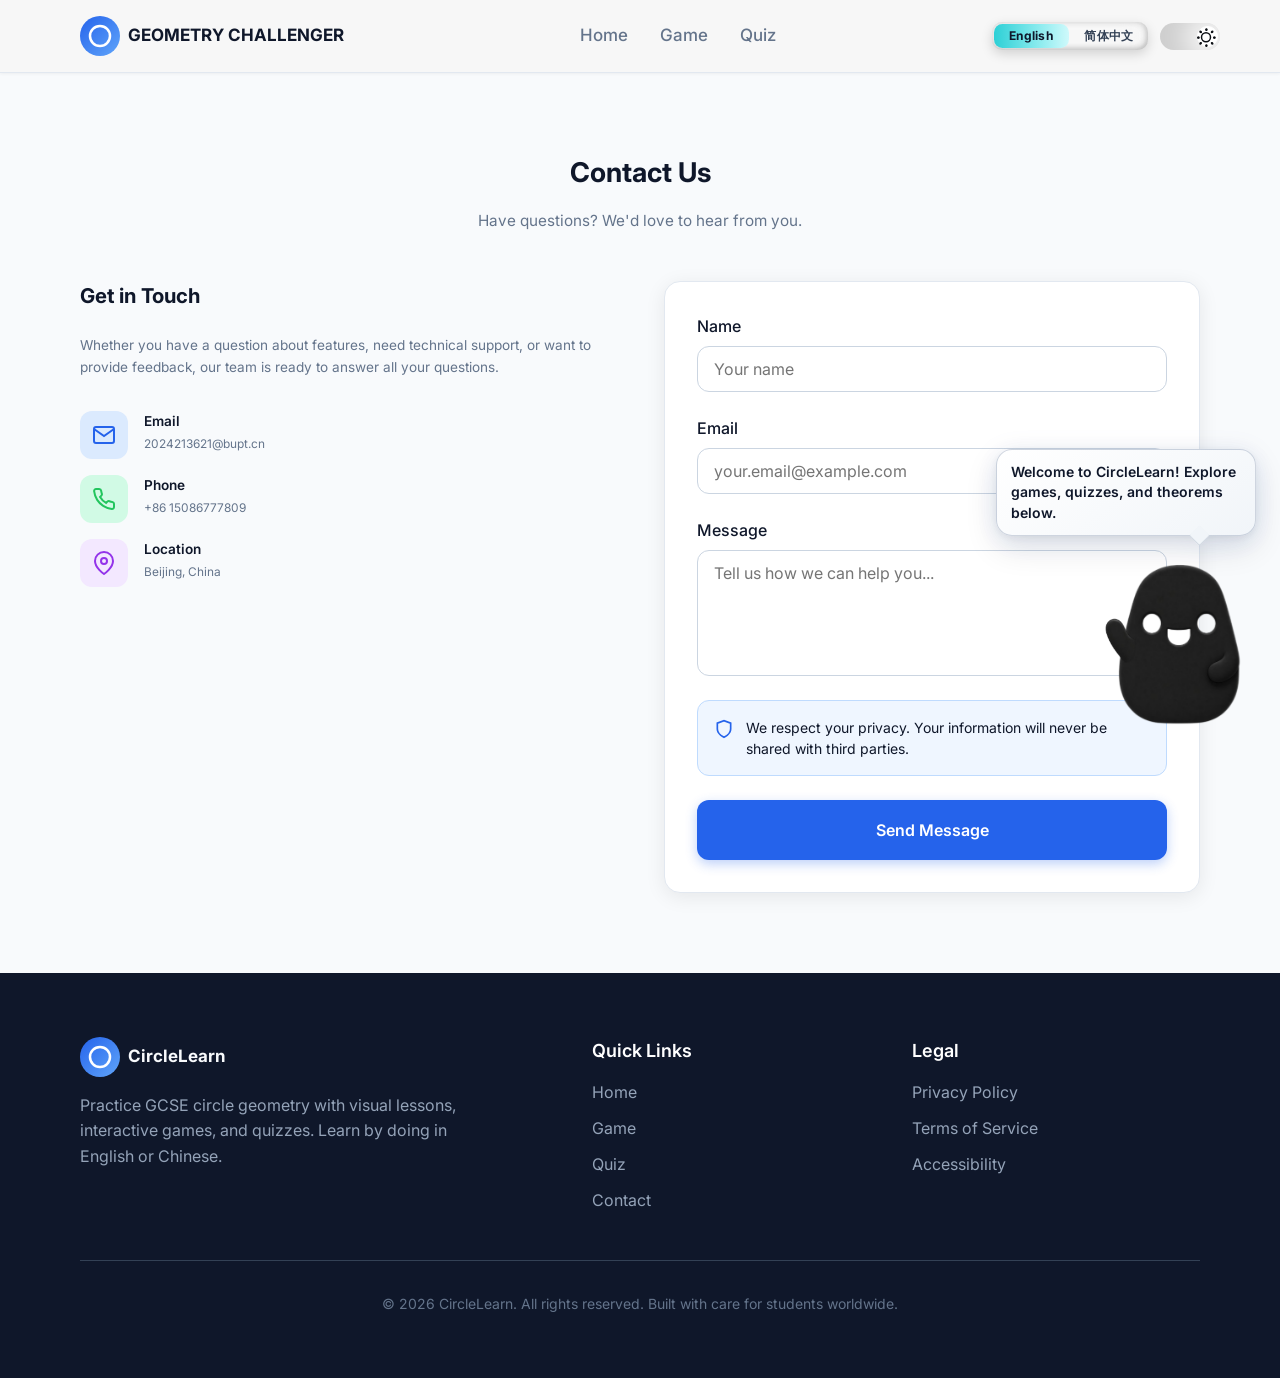
==== commit e3cd0cd2: "Adjusted the overall homepage layout and updated the copy for the homepage and footer." ====
--- a/contact/contact.html
+++ b/contact/contact.html
@@ -189,8 +189,8 @@
                         </div>
                         <span class="logo-text">CircleLearn</span>
                     </a>
-                    <p class="footer-description">
-                        Master GCSE circle geometry through interactive learning, engaging games, and AI-powered guidance. Make math visual, accessible, and fun.
+                    <p class="footer-description" data-i18n="footer.description">
+                        Practice GCSE circle geometry with visual lessons, interactive games, and quizzes. Learn by doing in English or Chinese.
                     </p>
                 </div>
 
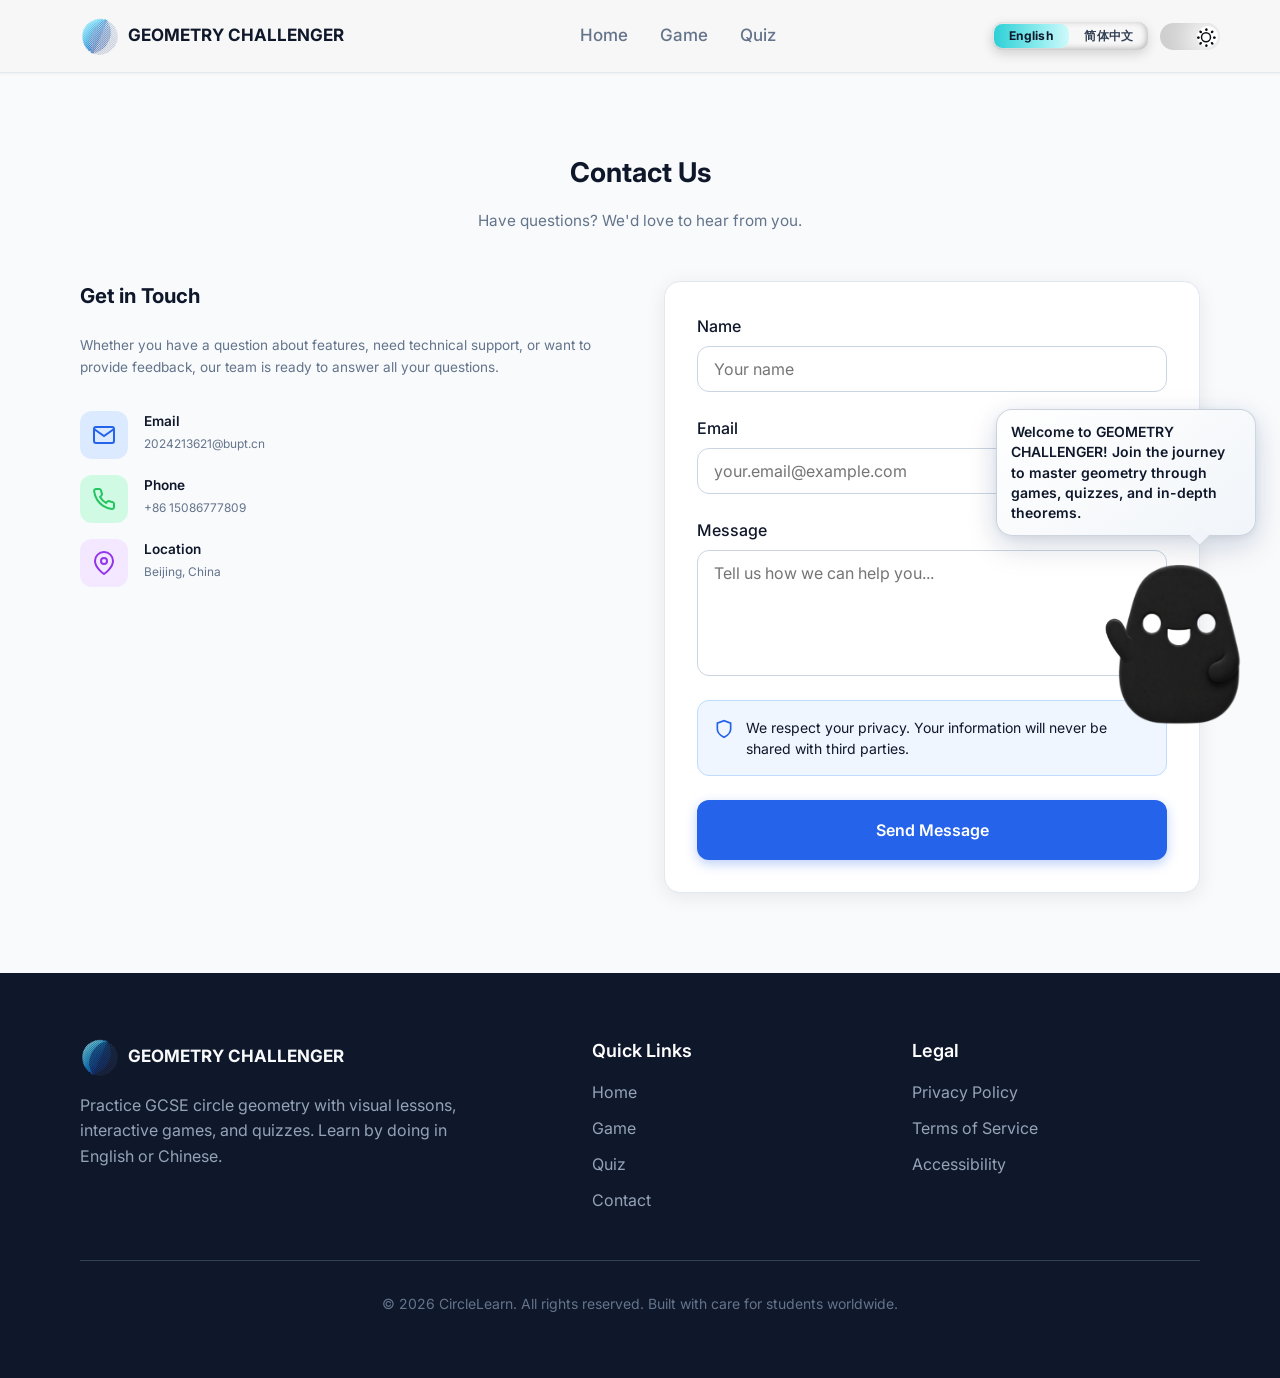
==== commit 713072a8: "Added Privacy Policy and adjusted multiple language toggle points." ====
--- a/contact/contact.html
+++ b/contact/contact.html
@@ -28,12 +28,8 @@
         <div class="container">
             <nav class="nav">
                 <a href="../index.html#home" class="logo" aria-label="CircleLearn Home">
-                    <div class="logo-icon">
-                        <svg width="24" height="24" viewBox="0 0 24 24" fill="none" stroke="currentColor" stroke-width="2.5">
-                            <circle cx="12" cy="12" r="10"/>
-                        </svg>
-                    </div>
-                    <span class="logo-text">GEOMETRY CHALLENGER</span>
+                    <img src="../assets/images/homepage/icon.png" width="40px" height="40px"></img>
+                    <span class="logo-text" data-i18n="brand.name">GEOMETRY CHALLENGER</span>
                 </a>
 
                 <div class="nav-links">
@@ -182,12 +178,8 @@
             <div class="footer-grid">
                 <div class="footer-brand">
                     <a href="../index.html#home" class="logo">
-                        <div class="logo-icon">
-                            <svg width="24" height="24" viewBox="0 0 24 24" fill="none" stroke="currentColor" stroke-width="2.5">
-                                <circle cx="12" cy="12" r="10"/>
-                            </svg>
-                        </div>
-                        <span class="logo-text">CircleLearn</span>
+                        <img src="../assets/images/homepage/icon.png" width="40px" height="40px"></img>
+                        <span class="logo-text" data-i18n="brand.name">GEOMETRY CHALLENGER</span>
                     </a>
                     <p class="footer-description" data-i18n="footer.description">
                         Practice GCSE circle geometry with visual lessons, interactive games, and quizzes. Learn by doing in English or Chinese.
@@ -197,9 +189,9 @@
                 <div class="footer-links-section">
                     <h4 class="footer-links-title" data-i18n="footer.quickLinks">Quick Links</h4>
                     <ul class="footer-links">
-                        <li><a href="../index.html#home">Home</a></li>
-                        <li><a href="../game/game.html">Game</a></li>
-                        <li><a href="../quiz/quiz-levels.html">Quiz</a></li>
+                        <li><a href="../index.html#home" data-i18n="nav.home">Home</a></li>
+                        <li><a href="../game/game.html" data-i18n="nav.game">Game</a></li>
+                        <li><a href="../quiz/quiz-levels.html" data-i18n="nav.quiz">Quiz</a></li>
                         <li><a href="contact.html" data-i18n="footer.contact">Contact</a></li>
                     </ul>
                 </div>
--- a/css/variables.css
+++ b/css/variables.css
@@ -47,3 +47,41 @@
     --gray-800: #1E293B;
     --gray-900: #0F172A;
 }
+
+/* 色盲友好模式（Deuteranopia / Protanopia / Tritanopia 优先） */
+body.colorblind-mode {
+    --primary: #1D4ED8;          /* 主交互蓝 */
+    --secondary: #C2410C;        /* 替代绿：高对比橙 */
+    --accent-warm: #B45309;
+    --accent-warm-2: #9A3412;
+    --accent-warm-soft: #FFE7C2;
+    --accent-warm-deep: #7C2D12;
+    --background: #F7FAFF;
+    --text: #0B1B3A;
+    --text-muted: #334155;
+    --gray-50: #F7FAFF;
+    --gray-100: #EAF1FF;
+    --gray-200: #CEDCF5;
+    --gray-300: #AFC3E4;
+    --gray-600: #425A80;
+    --gray-700: #334866;
+    --gray-800: #1E3553;
+    --gray-900: #102742;
+}
+
+body.dark-mode.colorblind-mode {
+    --primary: #7FB2FF;
+    --secondary: #FFB15A;
+    --accent-warm: #FFB15A;
+    --accent-warm-2: #FF8A3D;
+    --accent-warm-soft: #3A2A1A;
+    --accent-warm-deep: #FFD8A8;
+    --background: #0B1220;
+    --text: #EAF2FF;
+    --text-muted: #A9BCD8;
+    --gray-50: #1A2740;
+    --gray-100: #223452;
+    --gray-200: #31486C;
+    --gray-800: #1A2740;
+    --gray-900: #0B1220;
+}
--- a/css/layout.css
+++ b/css/layout.css
@@ -856,6 +856,86 @@
     color: var(--text);
 }
 
+.settings-item-help {
+    margin: -2px 0 10px;
+    color: var(--text-muted);
+    font-size: 0.84rem;
+    line-height: 1.45;
+}
+
+.settings-mode-row {
+    display: flex;
+    align-items: center;
+    justify-content: space-between;
+    gap: 12px;
+}
+
+.settings-mode-state {
+    color: var(--text-muted);
+    font-weight: 700;
+    font-size: 0.88rem;
+}
+
+.settings-mode-state.is-on {
+    color: var(--primary);
+}
+
+.settings-mode-switch {
+    position: relative;
+    display: inline-flex;
+    align-items: center;
+    justify-content: center;
+    flex-shrink: 0;
+    min-width: 56px;
+    width: 56px;
+    height: 30px;
+    cursor: pointer;
+}
+
+.settings-mode-switch input {
+    position: absolute;
+    inset: 0;
+    width: 100%;
+    height: 100%;
+    margin: 0;
+    opacity: 0;
+    pointer-events: none;
+}
+
+.settings-mode-switch__track {
+    display: inline-block;
+    width: 56px;
+    height: 30px;
+    border-radius: 999px;
+    background: #dbe5f7;
+    border: 1px solid #c2d1ea;
+    position: relative;
+    overflow: hidden;
+    transition: background 0.24s ease, border-color 0.24s ease;
+}
+
+.settings-mode-switch__thumb {
+    display: block;
+    position: absolute;
+    top: 3px;
+    left: 3px;
+    width: 22px;
+    height: 22px;
+    border-radius: 50%;
+    background: #ffffff;
+    box-shadow: 0 2px 8px rgba(15, 23, 42, 0.24);
+    transition: transform 0.24s ease;
+}
+
+.settings-mode-switch input:checked + .settings-mode-switch__track {
+    background: var(--primary);
+    border-color: transparent;
+}
+
+.settings-mode-switch input:checked + .settings-mode-switch__track .settings-mode-switch__thumb {
+    transform: translateX(26px);
+}
+
 .settings-custom-select {
     position: relative;
 }
@@ -1083,6 +1163,120 @@
     color: #e2e8f0;
 }
 
+body.dark-mode .settings-mode-switch__track {
+    background: #26354f;
+    border-color: #3b4f71;
+}
+
+body.dark-mode .settings-mode-switch__thumb {
+    background: #f8fafc;
+}
+
+/* 法律条款弹窗（页脚链接） */
+.legal-modal[hidden] {
+    display: none;
+}
+
+.legal-modal {
+    position: fixed;
+    inset: 0;
+    z-index: 320;
+}
+
+.legal-modal__backdrop {
+    position: absolute;
+    inset: 0;
+    background: rgba(2, 8, 23, 0.58);
+    backdrop-filter: blur(3px);
+    opacity: 0;
+    transition: opacity 0.22s ease;
+}
+
+.legal-modal__panel {
+    position: absolute;
+    top: 50%;
+    left: 50%;
+    transform: translate(-50%, -50%) scale(0.98);
+    width: min(92vw, 720px);
+    max-height: 78vh;
+    overflow: auto;
+    background: #ffffff;
+    border: 1px solid var(--gray-200);
+    border-radius: 16px;
+    box-shadow: 0 24px 48px rgba(15, 23, 42, 0.24);
+    padding: 18px;
+    opacity: 0;
+    transition: opacity 0.22s ease, transform 0.22s ease;
+}
+
+.legal-modal.is-open .legal-modal__backdrop {
+    opacity: 1;
+}
+
+.legal-modal.is-open .legal-modal__panel {
+    opacity: 1;
+    transform: translate(-50%, -50%) scale(1);
+}
+
+.legal-modal__header {
+    display: flex;
+    align-items: center;
+    justify-content: space-between;
+    gap: 12px;
+    margin-bottom: 10px;
+}
+
+.legal-modal__header h3 {
+    margin: 0;
+    font-size: 1.2rem;
+    color: var(--text);
+}
+
+.legal-modal__close {
+    border: none;
+    background: transparent;
+    color: var(--text-muted);
+    font-size: 24px;
+    line-height: 1;
+    cursor: pointer;
+}
+
+.legal-modal__content {
+    display: grid;
+    gap: 10px;
+}
+
+.legal-modal__content p {
+    margin: 0;
+    color: var(--text);
+    line-height: 1.7;
+    font-size: 0.95rem;
+}
+
+body.dark-mode .legal-modal__panel {
+    background: var(--gray-900);
+    border-color: var(--gray-700);
+}
+
+body.dark-mode .legal-modal__content p {
+    color: #e2e8f0;
+}
+
+/* 色盲模式下，确保导航和关键交互与背景区分明显 */
+body.colorblind-mode .nav-link:hover,
+body.colorblind-mode .nav-link.active {
+    color: var(--primary);
+}
+
+body.dark-mode.colorblind-mode .nav-link {
+    color: #e8eefb;
+}
+
+body.dark-mode.colorblind-mode .nav-link:hover,
+body.dark-mode.colorblind-mode .nav-link.active {
+    color: var(--primary);
+}
+
 .learn-breadcrumb {
     display: inline-flex;
     transform: translateY(-20px);
--- a/css/components/buttons.css
+++ b/css/components/buttons.css
@@ -101,6 +101,16 @@
     box-shadow: 0 6px 16px rgba(34, 197, 94, 0.4);
 }
 
+body.colorblind-mode .btn-success-full {
+    background-color: var(--secondary);
+    box-shadow: 0 4px 12px rgba(194, 65, 12, 0.34);
+}
+
+body.colorblind-mode .btn-success-full:hover {
+    background-color: #9A3412;
+    box-shadow: 0 6px 16px rgba(154, 52, 18, 0.42);
+}
+
 .btn-premium {
     display: inline-flex;
     align-items: center;
